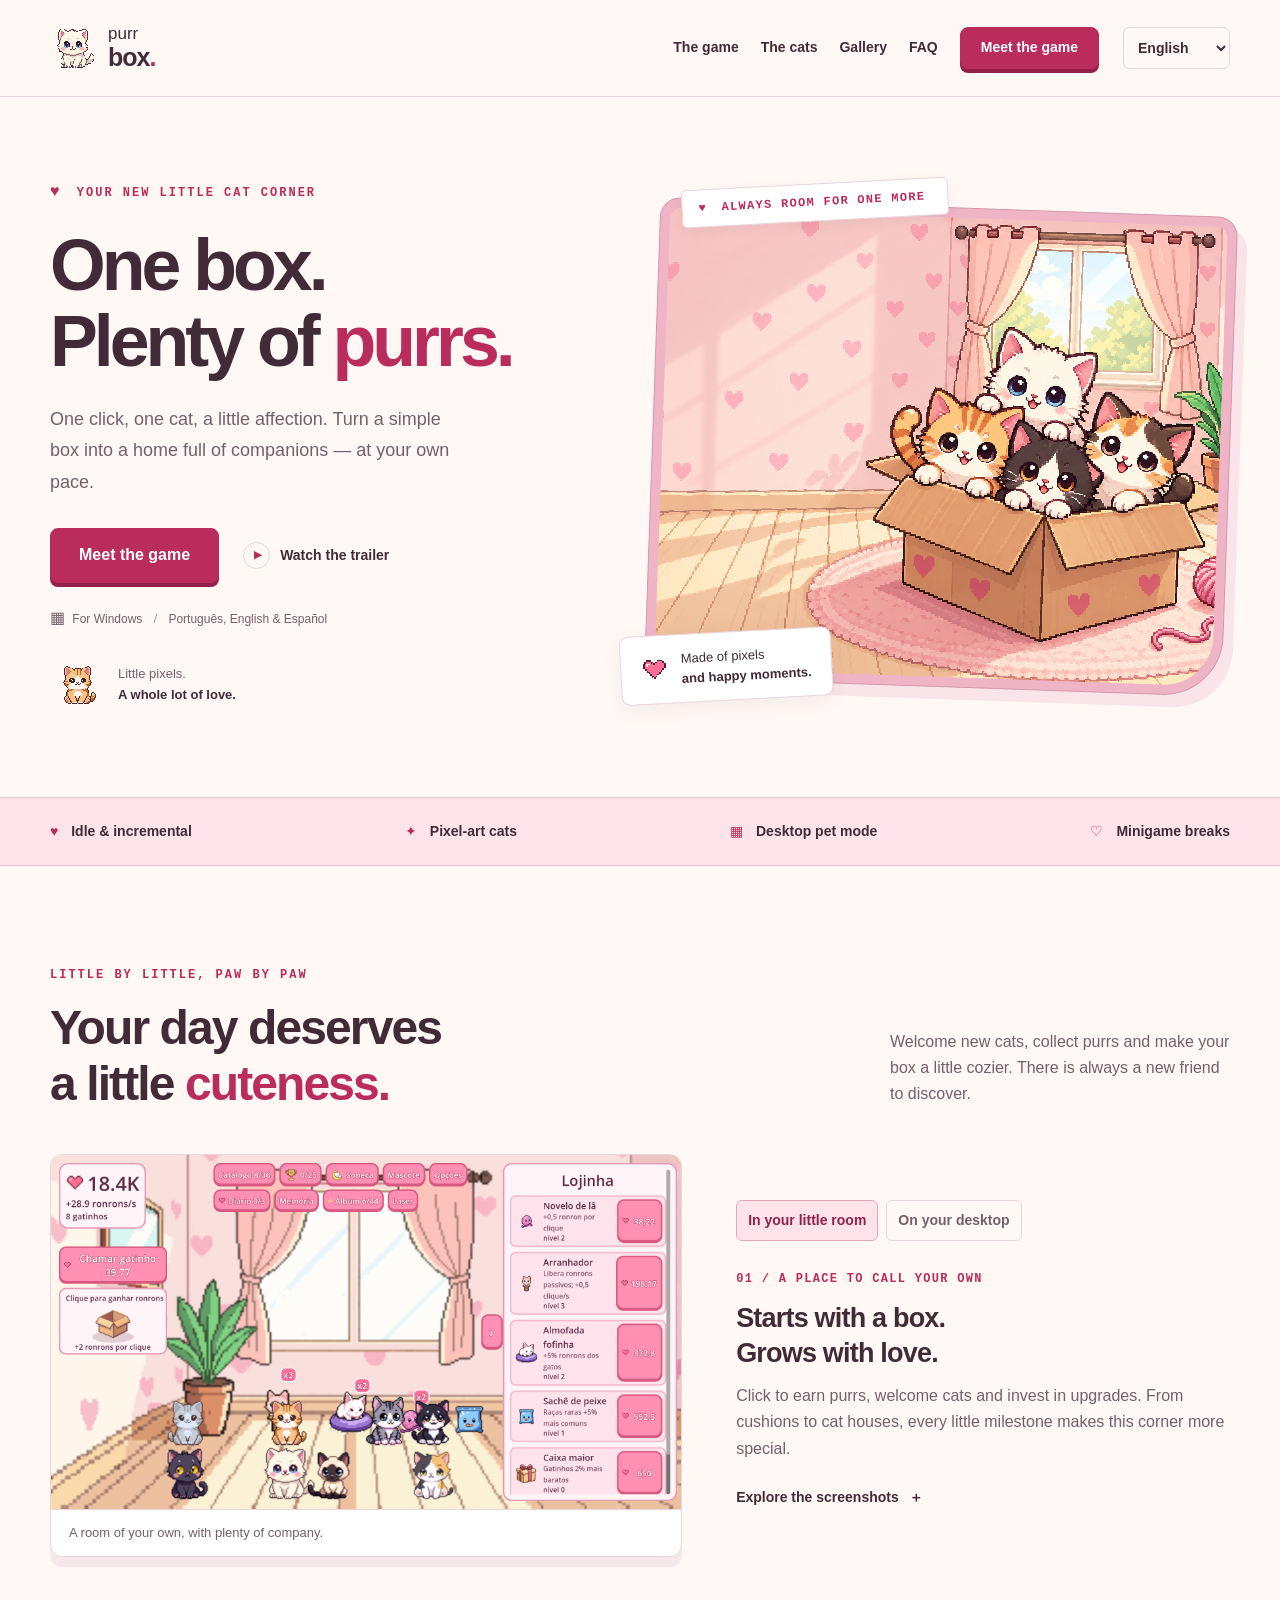
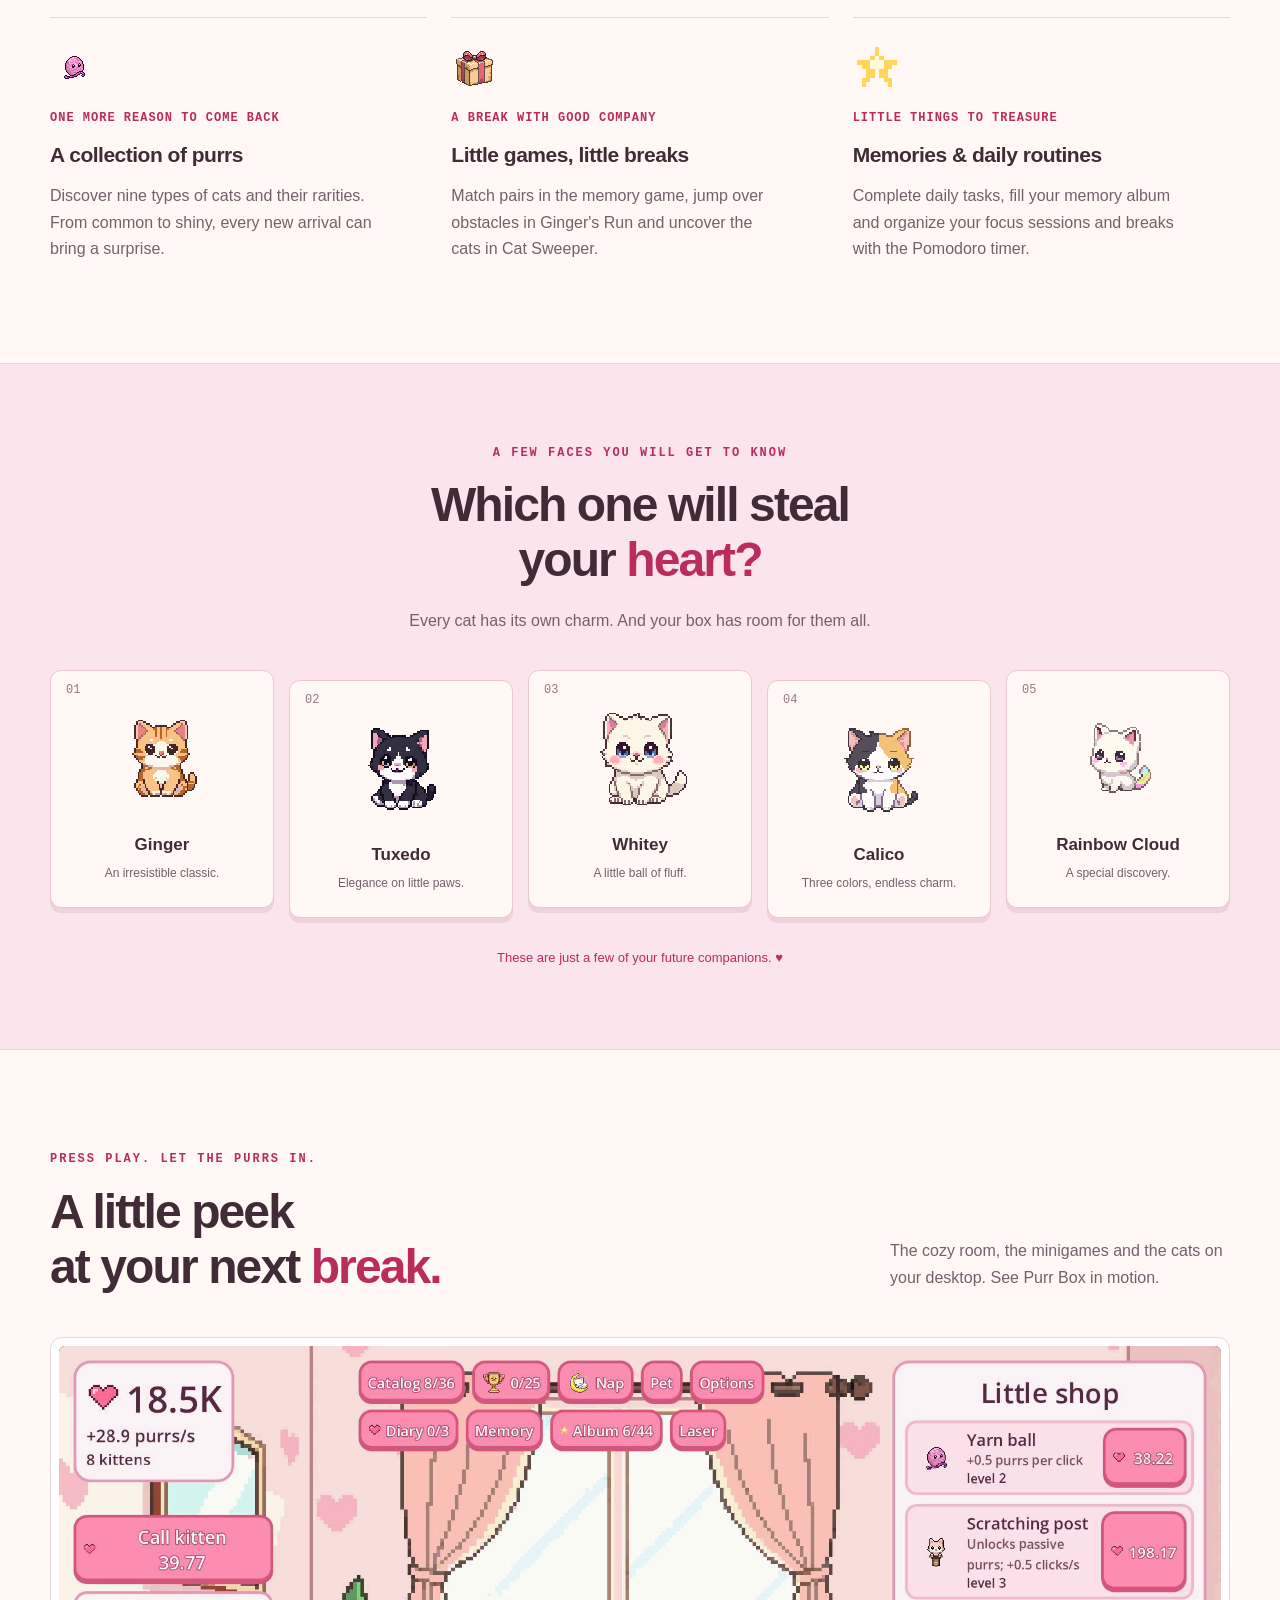
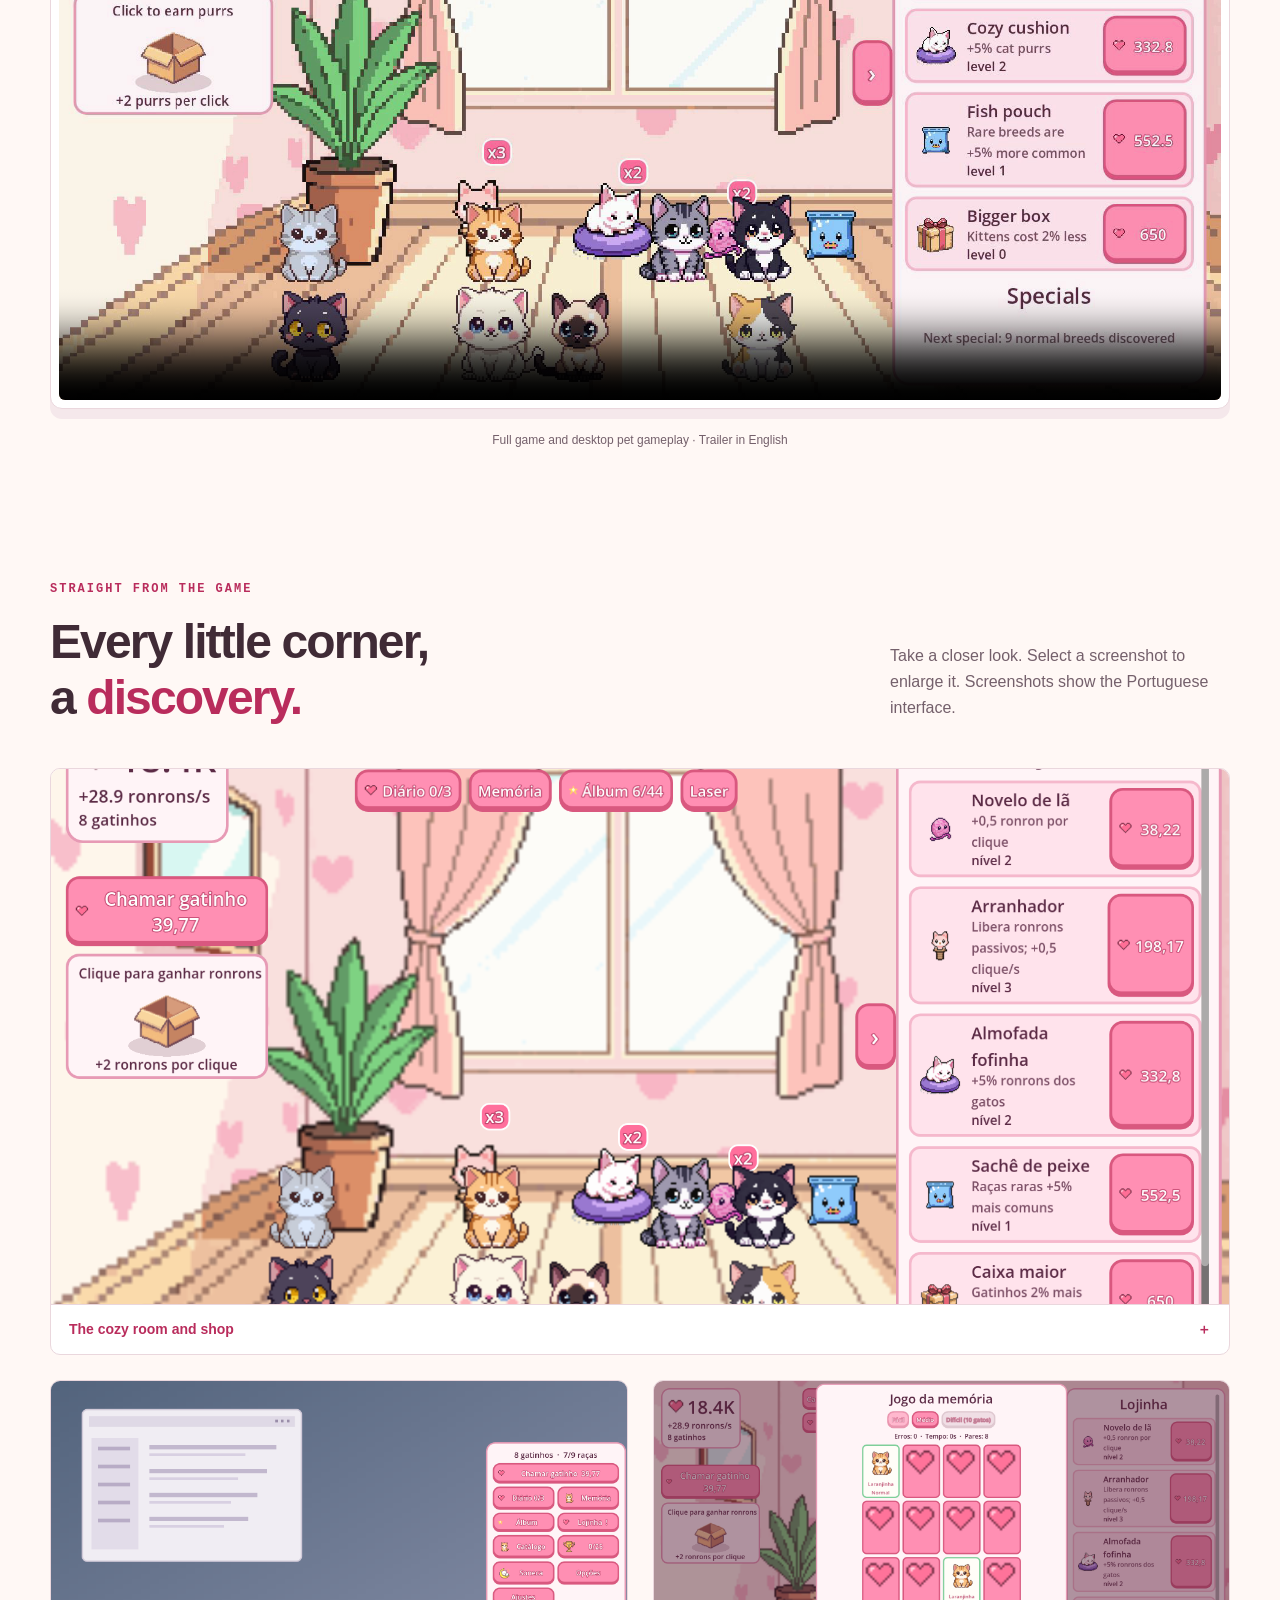
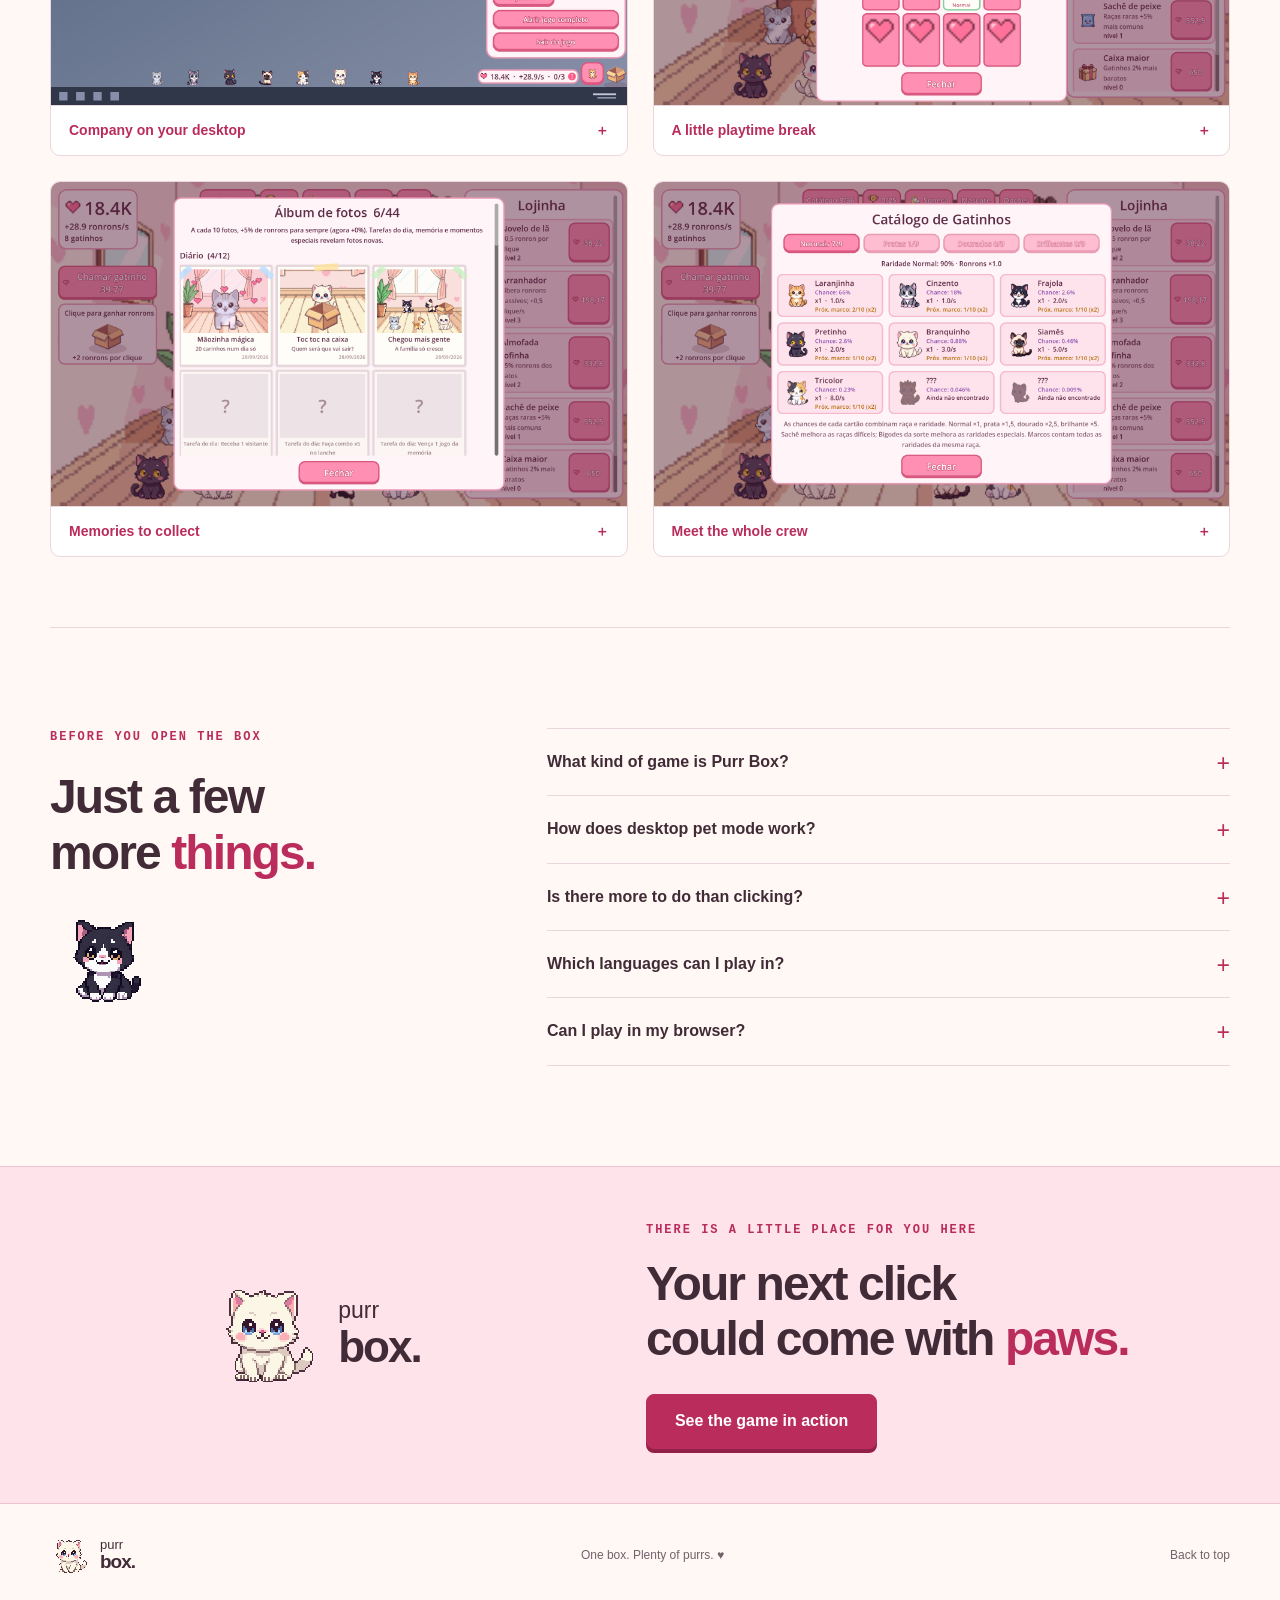
==== index.html @ 0a986339 "comercial site" ====
<!doctype html>
<html lang="pt-BR">
<head>
	<meta charset="utf-8">
	<meta name="viewport" content="width=device-width, initial-scale=1">
	<meta name="theme-color" content="#fff8f5">
	<meta name="description" content="Conheça Caixa de Ronrons: um jogo idle de gatinhos em pixel art, com modo mascote na área de trabalho, minijogos e muitas lembranças para colecionar.">
	<meta property="og:type" content="website">
	<meta property="og:locale" content="pt_BR">
	<meta property="og:title" content="Caixa de Ronrons — uma caixa, muitos ronrons">
	<meta property="og:description" content="Uma companhia fofinha para jogar, fazer uma pausa e deixar o dia mais leve. Conheça os gatinhos de Caixa de Ronrons.">
	<title>Caixa de Ronrons — uma caixa, muitos ronrons</title>
	<link rel="icon" href="assets/favicon.png" type="image/png">
	<link rel="stylesheet" href="styles.css">
	<script src="config.js" defer></script>
	<script src="i18n.js" defer></script>
	<script src="script.js" defer></script>
</head>
<body>
	<a class="skip-link" href="#conteudo"><span data-i18n="skip">Pular para o conteúdo</span></a>
	<header class="header">
		<div class="container header-inner">
			<a class="brand" href="#inicio" aria-label="Caixa de Ronrons, início" data-i18n-aria-label="brand.home"><img src="assets/cat-branquinho.png" width="48" height="48" alt=""><span><span data-i18n="brand.first">caixa de</span> <strong><span data-i18n="brand.second">ronrons</span><span class="brand-dot">.</span></strong></span></a>
			<nav class="navigation" id="navigation" aria-label="Navegação principal" data-i18n-aria-label="nav.label">
				<a href="#o-jogo"><span data-i18n="nav.game">O jogo</span></a><a href="#gatinhos"><span data-i18n="nav.cats">Os gatinhos</span></a><a href="#galeria"><span data-i18n="nav.gallery">Galeria</span></a><a href="#duvidas"><span data-i18n="nav.faq">Dúvidas</span></a>
				<a class="button button-small" href="#trailer" data-store-link data-store-label="cta.discover"><span data-i18n="cta.discover">Conheça o jogo</span></a>
			</nav>
			<div class="header-controls">
				<label class="sr-only" for="language-select" data-i18n="language">Idioma</label>
				<select class="language-select" id="language-select" aria-label="Idioma" data-i18n-aria-label="language" autocomplete="off">
					<option value="pt" lang="pt-BR">Português</option><option value="en" lang="en">English</option><option value="es" lang="es">Español</option>
				</select>
				<button class="menu-toggle" type="button" aria-label="Abrir menu" aria-expanded="false" aria-controls="navigation"><span></span><span></span></button>
			</div>
		</div>
	</header>
	<main id="conteudo">
		<section class="hero container" id="inicio" aria-labelledby="hero-title">
			<div class="hero-copy">
				<p class="eyebrow"><span class="tiny-heart" aria-hidden="true">♥</span> <span data-i18n="hero.eyebrow">SEU NOVO CANTINHO FELINO</span></p>
				<h1 id="hero-title"><span data-i18n-html="hero.title">Uma caixa.<br>Muitos <span class="pink-word">ronrons.</span></span></h1>
				<p class="hero-description"><span data-i18n="hero.description">Um clique, um gatinho, um carinho. Transforme uma simples caixa em um lar cheio de companhia — no seu ritmo.</span></p>
				<div class="hero-actions"><a class="button" href="#trailer" data-store-link data-store-label="cta.discover"><span data-i18n="cta.discover">Conheça o jogo</span></a><a class="text-link" href="#trailer"><span class="play-icon" aria-hidden="true">▶</span> <span data-i18n="cta.trailer">Assistir ao trailer</span></a></div>
				<p class="platform"><span aria-hidden="true">▦</span> <span data-i18n="hero.platform">Para Windows</span> <span class="separator">/</span> Português, English & Español</p>
				<div class="hero-note"><img src="assets/cat-laranjinha.png" width="56" height="56" alt=""><span><span data-i18n-html="hero.note">Pequenos pixels.<br><strong>Um montão de carinho.</strong></span></span></div>
			</div>
			<div class="hero-art">
				<div class="art-label"><span aria-hidden="true">♥</span> <span data-i18n="hero.artLabel">CABE SEMPRE MAIS UM</span></div>
				<img class="key-art" src="assets/key-art.png" width="1536" height="1024" alt="Quatro gatinhos aconchegados em uma caixa de papelão, em uma sala rosa iluminada pelo sol" data-i18n-alt="hero.artAlt" fetchpriority="high">
				<div class="art-sticker"><img src="assets/heart.png" width="28" height="28" alt=""><span><span data-i18n-html="hero.sticker">Feito de pixels<br><strong>e bons momentos.</strong></span></span></div>
			</div>
		</section>
		<div class="feature-ribbon" aria-label="Destaques do jogo" data-i18n-aria-label="features.label"><div class="container ribbon-inner"><span>♥ <strong><span data-i18n="features.idle">Idle & incremental</span></strong></span><span>✦ <strong><span data-i18n="features.pixels">Gatinhos em pixel art</span></strong></span><span>▦ <strong><span data-i18n="features.desktop">Modo mascote</span></strong></span><span>♡ <strong><span data-i18n="features.games">Pausas com minijogos</span></strong></span></div></div>
		<section class="section container" id="o-jogo" aria-labelledby="game-title">
			<div class="section-heading"><div><p class="eyebrow"><span data-i18n="game.eyebrow">POUCO A POUCO, PATINHA A PATINHA</span></p><h2 id="game-title"><span data-i18n-html="game.title">Seu dia merece<br>um pouco de <em>fofura.</em></span></h2></div><p><span data-i18n="game.description">Chame novos gatinhos, acumule ronrons e deixe a caixa cada vez mais aconchegante. Há sempre um novo amigo para descobrir.</span></p></div>
			<div class="mode-layout">
				<div class="mode-visual"><img id="mode-image" src="assets/screenshot-room.png" width="1920" height="1080" alt="Sala de Caixa de Ronrons com gatinhos e a loja de melhorias" data-i18n-alt="mode.room.alt" loading="lazy"><p id="mode-caption"><span data-i18n="mode.room.caption">Uma sala só sua, com companhia de sobra.</span></p></div>
				<div class="mode-copy">
					<div class="mode-controls" aria-label="Escolher modo para conhecer" data-i18n-aria-label="mode.controls"><button class="mode-button active" type="button" data-mode="room" aria-pressed="true"><span data-i18n="mode.room.button">Na sua salinha</span></button><button class="mode-button" type="button" data-mode="desktop" aria-pressed="false"><span data-i18n="mode.desktop.button">Na sua área de trabalho</span></button></div>
					<div id="mode-description" aria-live="polite"><span class="number-label"><span data-i18n="mode.room.label">01 / UM LAR PARA CHAMAR DE SEU</span></span><h3>Começa com uma caixa.<br>Cresce com carinho.</h3><p><span data-i18n="mode.room.text">Clique para ganhar ronrons, receba gatinhos e invista em melhorias. De almofadas a casinhas, cada conquista deixa esse cantinho mais especial.</span></p></div>
					<a class="text-link" href="#galeria"><span data-i18n="game.explore">Explore as capturas do jogo</span> <span aria-hidden="true">＋</span></a>
				</div>
			</div>
			<div class="details-grid">
				<article class="detail-card"><img src="assets/icon-novelo.png" width="64" height="64" alt="" loading="lazy"><span class="number-label"><span data-i18n="detail.collection.label">MAIS UM MOTIVO PARA VOLTAR</span></span><h3><span data-i18n="detail.collection.title">Uma coleção de ronrons</span></h3><p><span data-i18n="detail.collection.text">Descubra nove tipos de gatinhos e suas raridades. Dos mais comuns aos brilhantes, cada chegada pode trazer uma surpresa.</span></p></article>
				<article class="detail-card"><img src="assets/icon-caixa.png" width="64" height="64" alt="" loading="lazy"><span class="number-label"><span data-i18n="detail.games.label">UMA PAUSA BEM ACOMPANHADA</span></span><h3><span data-i18n="detail.games.title">Pequenas brincadeiras</span></h3><p><span data-i18n="detail.games.text">Encontre pares no jogo da memória, pule obstáculos na Corrida do Laranjinha e descubra os gatinhos do Gatominado.</span></p></article>
				<article class="detail-card"><img src="assets/star.png" width="64" height="64" alt="" loading="lazy"><span class="number-label"><span data-i18n="detail.memories.label">PARA GUARDAR COM CARINHO</span></span><h3><span data-i18n="detail.memories.title">Lembranças & rotina</span></h3><p><span data-i18n="detail.memories.text">Complete tarefas do diário, preencha seu álbum de lembranças e organize os momentos de foco e descanso com o Pomodoro.</span></p></article>
			</div>
		</section>
		<section class="cats-section" id="gatinhos" aria-labelledby="cats-title">
			<div class="container"><div class="cats-heading"><p class="eyebrow"><span data-i18n="cats.eyebrow">UMAS CARINHAS QUE VOCÊ VAI CONHECER</span></p><h2 id="cats-title"><span data-i18n-html="cats.title">Qual deles vai roubar<br>o seu <em>coração?</em></span></h2><p><span data-i18n="cats.description">Cada gatinho tem seu charme. E sua caixa tem espaço para todos.</span></p></div>
				<div class="cats-grid">
					<article class="cat-card"><span class="cat-index">01</span><img src="assets/cat-laranjinha.png" width="128" height="128" alt="Laranjinha, gatinho laranja em pixel art" data-i18n-alt="cat.ginger.alt" loading="lazy"><h3><span data-i18n="cat.ginger.name">Laranjinha</span></h3><p><span data-i18n="cat.ginger.text">O clássico irresistível.</span></p></article>
					<article class="cat-card"><span class="cat-index">02</span><img src="assets/cat-frajola.png" width="128" height="128" alt="Frajola, gatinho preto e branco em pixel art" data-i18n-alt="cat.tuxedo.alt" loading="lazy"><h3><span data-i18n="cat.tuxedo.name">Frajola</span></h3><p><span data-i18n="cat.tuxedo.text">Elegância de patinhas.</span></p></article>
					<article class="cat-card"><span class="cat-index">03</span><img src="assets/cat-branquinho.png" width="128" height="128" alt="Branquinho, gatinho branco em pixel art" data-i18n-alt="cat.white.alt" loading="lazy"><h3><span data-i18n="cat.white.name">Branquinho</span></h3><p><span data-i18n="cat.white.text">Uma bolinha de fofura.</span></p></article>
					<article class="cat-card"><span class="cat-index">04</span><img src="assets/cat-tricolor.png" width="128" height="128" alt="Tricolor, gatinho de três cores em pixel art" data-i18n-alt="cat.calico.alt" loading="lazy"><h3><span data-i18n="cat.calico.name">Tricolor</span></h3><p><span data-i18n="cat.calico.text">Três cores, muito charme.</span></p></article>
					<article class="cat-card"><span class="cat-index">05</span><img src="assets/cat-nuvem.png" width="128" height="128" alt="Nuvem Arco-íris, gatinho colorido em pixel art" data-i18n-alt="cat.cloud.alt" loading="lazy"><h3><span data-i18n="cat.cloud.name">Nuvem Arco-íris</span></h3><p><span data-i18n="cat.cloud.text">Uma descoberta especial.</span></p></article>
				</div><p class="cats-footnote"><span data-i18n="cats.footnote">Esses são só alguns dos seus futuros companheiros.</span> <span aria-hidden="true">♥</span></p>
			</div>
		</section>
		<section class="section container trailer-section" id="trailer" aria-labelledby="trailer-title">
			<div class="section-heading"><div><p class="eyebrow"><span data-i18n="trailer.eyebrow">DÊ O PLAY. DEIXE O RONROM ENTRAR.</span></p><h2 id="trailer-title"><span data-i18n-html="trailer.title">Uma espiadinha<br>na sua próxima <em>pausa.</em></span></h2></div><p><span data-i18n="trailer.text">A salinha, os minijogos e os gatinhos na área de trabalho. Veja Caixa de Ronrons em movimento.</span></p></div>
			<div class="video-frame"><video controls playsinline preload="none" poster="assets/trailer-poster.png" aria-label="Trailer de Caixa de Ronrons em português" data-i18n-aria-label="trailer.label"><source src="assets/trailer.mp4" type="video/mp4"><span data-i18n="trailer.unsupported">Seu navegador não suporta este vídeo.</span> <a href="assets/trailer.mp4"><span data-i18n="trailer.open">Abra o trailer em MP4.</span></a></video></div>
			<p class="media-caption"><span data-i18n="trailer.caption">Gameplay dos modos completo e mascote · Trailer em português do Brasil</span></p>
		</section>
		<section class="section gallery-section container" id="galeria" aria-labelledby="gallery-title">
			<div class="section-heading"><div><p class="eyebrow"><span data-i18n="gallery.eyebrow">DIRETO DO JOGO</span></p><h2 id="gallery-title"><span data-i18n-html="gallery.title">Cada cantinho,<br>uma <em>descoberta.</em></span></h2></div><p><span data-i18n="gallery.text">Veja os detalhes de perto. Toque em uma captura para ampliar.</span></p></div>
			<div class="gallery-grid">
				<a class="gallery-item gallery-featured" href="assets/screenshot-room.png" data-gallery><img src="assets/screenshot-room.png" width="1920" height="1080" loading="lazy" alt="A salinha e a loja de melhorias" data-i18n-alt="gallery.room.alt"><span><span data-i18n="gallery.room.title">A salinha e a loja</span> <span aria-hidden="true">＋</span></span></a>
				<a class="gallery-item" href="assets/screenshot-desktop.png" data-gallery><img src="assets/screenshot-desktop.png" width="1920" height="1080" loading="lazy" alt="Gatinhos na área de trabalho no modo mascote" data-i18n-alt="gallery.desktop.alt"><span><span data-i18n="gallery.desktop.title">Companhia na área de trabalho</span> <span aria-hidden="true">＋</span></span></a>
				<a class="gallery-item" href="assets/screenshot-memory.png" data-gallery><img src="assets/screenshot-memory.png" width="1920" height="1080" loading="lazy" alt="Jogo da memória com cartas de gatinhos" data-i18n-alt="gallery.memory.alt"><span><span data-i18n="gallery.memory.title">Uma pausa para brincar</span> <span aria-hidden="true">＋</span></span></a>
				<a class="gallery-item" href="assets/screenshot-album.png" data-gallery><img src="assets/screenshot-album.png" width="1920" height="1080" loading="lazy" alt="Álbum de lembranças de Caixa de Ronrons" data-i18n-alt="gallery.album.alt"><span><span data-i18n="gallery.album.title">Lembranças para colecionar</span> <span aria-hidden="true">＋</span></span></a>
				<a class="gallery-item" href="assets/screenshot-collection.png" data-gallery><img src="assets/screenshot-collection.png" width="1920" height="1080" loading="lazy" alt="Catálogo com os tipos e raridades de gatinhos" data-i18n-alt="gallery.collection.alt"><span><span data-i18n="gallery.collection.title">Conheça a turma toda</span> <span aria-hidden="true">＋</span></span></a>
			</div>
		</section>
		<section class="section container faq-section" id="duvidas" aria-labelledby="faq-title">
			<div><p class="eyebrow"><span data-i18n="faq.eyebrow">ANTES DE ABRIR A CAIXA</span></p><h2 id="faq-title"><span data-i18n-html="faq.title">Só mais<br>umas <em>coisinhas.</em></span></h2><img class="faq-cat" src="assets/cat-frajola.png" width="112" height="112" alt="" loading="lazy"></div>
			<div class="faq-list">
				<details><summary><span data-i18n="faq.game.question">Que tipo de jogo é Caixa de Ronrons?</span></summary><p><span data-i18n="faq.game.answer">É um jogo idle e incremental de gatinhos. Você ganha ronrons com cliques e com a produção dos gatos, chama novos companheiros e compra melhorias para continuar expandindo sua caixa.</span></p></details>
				<details><summary><span data-i18n="faq.desktop.question">Como funciona o modo mascote?</span></summary><p><span data-i18n="faq.desktop.answer">Seus gatinhos ficam em uma faixa na área de trabalho, acompanhando sua rotina. Pelo menu compacto, você acessa a loja, o álbum, os minijogos e outras funções do jogo.</span></p></details>
				<details><summary><span data-i18n="faq.games.question">Tem mais coisas para fazer além de clicar?</span></summary><p><span data-i18n="faq.games.answer">Sim! Há o jogo da memória, a Corrida do Laranjinha, o Gatominado, pedidos dos gatinhos, tarefas do diário e um álbum de lembranças. O Pomodoro também ajuda a marcar seus períodos de foco e descanso.</span></p></details>
				<details><summary><span data-i18n="faq.languages.question">Em quais idiomas posso jogar?</span></summary><p><span data-i18n="faq.languages.answer">O jogo tem interface em português do Brasil, inglês e espanhol.</span></p></details>
				<details><summary><span data-i18n="faq.browser.question">Posso jogar pelo navegador?</span></summary><p><span data-i18n="faq.browser.answer">Esta página é a apresentação do jogo. Caixa de Ronrons é um aplicativo para Windows; o jogo completo e o modo mascote funcionam no computador.</span></p></details>
			</div>
		</section>
		<section class="closing-section"><div class="container closing-inner"><div class="closing-brand"><img src="assets/cat-branquinho.png" width="128" height="128" alt="" loading="lazy"><p><span data-i18n="brand.first">caixa de</span><strong><span data-i18n="brand.second">ronrons</span>.</strong></p></div><div><p class="eyebrow"><span data-i18n="closing.eyebrow">TEM UM LUGARZINHO PARA VOCÊ AQUI</span></p><h2><span data-i18n-html="closing.title">Seu próximo clique<br>pode ter <em>patinhas.</em></span></h2><a class="button" href="#trailer" data-store-link data-store-label="cta.watch"><span data-i18n="cta.watch">Veja o jogo em ação</span></a></div></div></section>
	</main>
	<footer class="footer container"><a class="brand footer-brand" href="#inicio"><img src="assets/cat-branquinho.png" width="40" height="40" alt=""><span><span data-i18n="brand.first">caixa de</span> <strong><span data-i18n="brand.second">ronrons</span>.</strong></span></a><p><span data-i18n="footer.tagline">Uma caixa. Muitos ronrons. ♥</span></p><a href="#inicio"><span data-i18n="footer.top">Voltar ao topo</span></a></footer>
	<dialog class="lightbox" aria-label="Captura de tela ampliada" data-i18n-aria-label="lightbox.label"><form method="dialog"><button class="lightbox-close" aria-label="Fechar captura ampliada" data-i18n-aria-label="lightbox.close">×</button></form><img id="lightbox-image" alt=""><div class="lightbox-bottom"><button class="lightbox-prev" type="button" aria-label="Captura anterior" data-i18n-aria-label="lightbox.prev">‹</button><p id="lightbox-caption" aria-live="polite"></p><button class="lightbox-next" type="button" aria-label="Próxima captura" data-i18n-aria-label="lightbox.next">›</button></div></dialog>
</body>
</html>
---- styles.css ----
:root {
	--paper: #fff8f5;
	--ink: #402b36;
	--muted: #74606b;
	--pink: #b92c5c;
	--pink-dark: #922048;
	--rose: #ffe3eb;
	--line: #ead7dd;
	--white: #ffffff;
}
* { box-sizing: border-box; }
html { scroll-behavior: smooth; scroll-padding-top: 100px; }
body { margin: 0; background: var(--paper); color: var(--ink); font-family: "Trebuchet MS", Arial, sans-serif; font-size: 16px; line-height: 1.65; }
body.modal-open { overflow: hidden; }
a { color: inherit; text-decoration: none; }
button, summary, a, select { -webkit-tap-highlight-color: transparent; }
button { font: inherit; cursor: pointer; }
button, a, summary { touch-action: manipulation; }
img { display: block; max-width: 100%; height: auto; }
button:focus-visible, a:focus-visible, summary:focus-visible, video:focus-visible, select:focus-visible { outline: 3px solid var(--pink); outline-offset: 5px; }
::selection { background: #ffc5d7; }
.container { width: min(1180px, calc(100% - 80px)); margin-inline: auto; }
.skip-link { position: fixed; left: 12px; top: -100px; z-index: 20; background: var(--ink); color: white; padding: 10px 20px; }
.skip-link:focus { top: 12px; }
.header { background: var(--paper); border-bottom: 1px solid var(--line); position: relative; z-index: 5; }
.header-inner { min-height: 96px; display: flex; align-items: center; justify-content: space-between; gap: 24px; }
.brand { display: flex; align-items: center; gap: 10px; line-height: 1.1; font-size: 17px; }
.brand img { flex: 0 0 48px; image-rendering: pixelated; }
.brand strong { display: block; font-size: 25px; font-weight: 900; letter-spacing: -1px; }
.brand-dot { color: var(--pink); }
.navigation { display: flex; align-items: center; gap: 22px; margin-left: auto; font-size: 14px; font-weight: 700; }
.header-controls { display: flex; align-items: center; gap: 12px; }
.language-select { max-width: 120px; min-height: 42px; border: 1px solid var(--line); border-radius: 6px; background: var(--paper); color: var(--ink); padding: 8px 5px 8px 10px; font: 700 14px "Trebuchet MS", Arial, sans-serif; cursor: pointer; }
.sr-only { position: absolute; width: 1px; height: 1px; padding: 0; margin: -1px; overflow: hidden; clip: rect(0, 0, 0, 0); white-space: nowrap; border: 0; }
.navigation > a:not(.button):hover, .footer a:hover { color: var(--pink); }
.button { display: inline-flex; align-items: center; justify-content: center; min-height: 54px; padding: 13px 28px; border: 1px solid var(--pink); border-radius: 8px; background: var(--pink); color: white; font-size: 16px; font-weight: 700; box-shadow: 0 4px 0 var(--pink-dark); transition: background .18s, transform .18s, box-shadow .18s; }
.button:hover { background: var(--pink-dark); transform: translateY(-2px); box-shadow: 0 6px 0 #711738; }
.button:active { transform: translateY(2px); box-shadow: 0 2px 0 var(--pink-dark); }
.button-small { min-height: 42px; padding: 8px 20px; font-size: 14px; }
.menu-toggle { display: none; }
.hero { display: grid; grid-template-columns: 1fr 1.08fr; align-items: center; gap: 66px; padding-block: 83px 84px; }
.eyebrow { margin: 0 0 23px; font: 700 12px/1.5 "Courier New", monospace; letter-spacing: 2px; color: var(--pink); }
.tiny-heart { margin-right: 6px; font-size: 16px; }
h1, h2, h3, p { margin-top: 0; }
h1 { margin-bottom: 25px; font-size: clamp(48px, 5.6vw, 76px); font-weight: 900; line-height: 1.06; letter-spacing: -4px; }
html[lang="es"] h1 { font-size: clamp(43px, 4.8vw, 65px); letter-spacing: -2.5px; }
.pink-word, em { color: var(--pink); }
em { font-style: normal; }
.hero-description { max-width: 420px; font-size: 18px; line-height: 1.75; color: var(--muted); margin-bottom: 30px; }
.hero-actions { display: flex; align-items: center; gap: 24px; flex-wrap: wrap; }
.text-link { font-size: 14px; font-weight: 700; display: inline-flex; align-items: center; gap: 10px; }
.text-link:hover { color: var(--pink); }
.play-icon { width: 27px; height: 27px; display: inline-grid; place-items: center; border: 1px solid var(--line); border-radius: 50%; color: var(--pink); font-size: 10px; padding-left: 2px; }
.platform { margin: 22px 0 26px; font-size: 12px; color: var(--muted); }
.platform > span:first-child { font-size: 16px; margin-right: 4px; }
.separator { margin-inline: 8px; color: #ad8b9a; }
.hero-note { display: flex; align-items: center; gap: 12px; font-size: 13px; line-height: 1.6; color: var(--muted); }
.hero-note img { image-rendering: pixelated; }
.hero-note strong { color: var(--ink); }
.hero-art { position: relative; padding: 9px; background: #efb5c6; border: 1px solid #d697ac; border-radius: 20px 20px 60px 20px; transform: rotate(2deg); box-shadow: 10px 12px 0 #f9e5e9; }
.key-art { width: 100%; height: 460px; object-fit: cover; object-position: 67% center; border-radius: 12px 12px 50px 12px; image-rendering: pixelated; }
.art-label { position: absolute; z-index: 1; top: -20px; left: 20px; padding: 9px 16px; background: var(--white); border: 1px solid var(--line); border-radius: 5px; transform: rotate(-5deg); font: 700 12px/1.5 "Courier New", monospace; letter-spacing: 1.3px; box-shadow: 0 4px 12px #402b3610; }
.art-label span { color: var(--pink); margin-right: 6px; }
.art-sticker { position: absolute; bottom: -22px; left: -25px; background: var(--white); border: 1px solid var(--line); border-radius: 9px; padding: 14px 20px; display: flex; gap: 12px; align-items: center; transform: rotate(-5deg); box-shadow: 0 5px 18px #402b3610; font-size: 13px; line-height: 1.5; }
.art-sticker img { image-rendering: pixelated; }
.feature-ribbon { border-block: 1px solid #edc3d1; background: var(--rose); }
.ribbon-inner { display: flex; justify-content: space-between; align-items: center; gap: 24px; padding-block: 22px; font-size: 14px; }
.ribbon-inner > span { color: var(--pink); white-space: nowrap; }
.ribbon-inner strong { margin-left: 9px; color: var(--ink); font-weight: 700; }
.section { padding-block: 100px; }
.section-heading { display: flex; justify-content: space-between; align-items: flex-end; gap: 50px; margin-bottom: 42px; }
.section-heading .eyebrow { margin-bottom: 16px; }
h2 { font-size: clamp(32px, 3.9vw, 48px); line-height: 1.16; letter-spacing: -1.9px; margin-bottom: 0; }
.section-heading > p { max-width: 340px; margin-bottom: 4px; font-size: 16px; color: var(--muted); }
.mode-layout { display: grid; grid-template-columns: 1.28fr 1fr; gap: 54px; align-items: center; }
.mode-visual { border: 1px solid var(--line); background: white; border-radius: 12px; overflow: hidden; box-shadow: 0 10px 0 #f5e8eb; }
.mode-visual > img { width: 100%; aspect-ratio: 16 / 9; object-fit: contain; background: #f9edf2; }
.mode-visual > p { border-top: 1px solid var(--line); padding: 12px 18px; margin: 0; font-size: 13px; color: var(--muted); }
.mode-controls { display: flex; gap: 8px; margin-bottom: 29px; flex-wrap: wrap; }
.mode-button { background: transparent; color: var(--muted); border: 1px solid var(--line); border-radius: 6px; padding: 8px 11px; font-size: 14px; font-weight: 700; }
.mode-button.active { background: var(--rose); color: var(--pink-dark); border-color: #e2a7bb; }
.number-label { display: block; color: var(--pink); font: 700 12px/1.6 "Courier New", monospace; letter-spacing: 1.3px; }
.mode-copy h3 { font-size: 27px; line-height: 1.3; letter-spacing: -.8px; margin-block: 12px; }
.mode-copy p { color: var(--muted); margin-bottom: 22px; }
.details-grid { display: grid; grid-template-columns: repeat(3, 1fr); gap: 24px; margin-top: 60px; }
.detail-card { border-top: 1px solid var(--line); padding-top: 25px; }
.detail-card > img { margin-bottom: 18px; width: 48px; height: 48px; image-rendering: pixelated; }
.detail-card .number-label { font-size: 12px; letter-spacing: 1px; margin-bottom: 10px; }
.detail-card h3 { font-size: 21px; letter-spacing: -.5px; margin-bottom: 11px; }
.detail-card p { font-size: 16px; color: var(--muted); max-width: 330px; margin: 0; }
.cats-section { padding-block: 80px; background: #fbe4eb; border-block: 1px solid #eed0da; }
.cats-heading { text-align: center; }
.cats-heading .eyebrow { margin-bottom: 15px; }
.cats-heading > p:last-child { color: var(--muted); margin-block: 20px 36px; }
.cats-grid { display: grid; grid-template-columns: repeat(5, 1fr); gap: 15px; }
.cat-card { position: relative; text-align: center; padding: 26px 8px 23px; background: var(--paper); border: 1px solid #eac7d3; border-radius: 11px; box-shadow: 0 5px 0 #efd1dc; transition: transform .2s; }
.cat-card:nth-child(even) { transform: translateY(10px); }
.cat-card:hover { transform: translateY(-5px) rotate(-2deg); }
.cat-index { position: absolute; top: 12px; left: 15px; font: 12px "Courier New", monospace; color: #987681; }
.cat-card img { margin: 5px auto 17px; width: 112px; height: 112px; image-rendering: pixelated; transition: transform .2s; }
.cat-card:hover img { transform: translateY(-5px); }
.cat-card h3 { font-size: 17px; margin-bottom: 5px; }
.cat-card p { color: var(--muted); font-size: 12px; margin: 0; }
.cats-footnote { text-align: center; color: var(--muted); font-size: 13px; margin: 39px 0 0; }
.cats-footnote span { color: var(--pink); }
.video-frame { padding: 8px; border: 1px solid var(--line); background: white; border-radius: 12px; box-shadow: 0 10px 0 #f5e8eb; }
video { display: block; width: 100%; aspect-ratio: 16 / 9; background: #402b36; border-radius: 6px; }
.media-caption { text-align: center; color: var(--muted); font-size: 12px; margin: 22px 0 0; }
.trailer-section { padding-bottom: 30px; }
.gallery-grid { display: grid; grid-template-columns: repeat(2, 1fr); gap: 25px; }
.gallery-item { border: 1px solid var(--line); border-radius: 10px; background: white; overflow: hidden; transition: transform .2s, box-shadow .2s; }
.gallery-featured { grid-column: 1 / -1; }
.gallery-item:hover { transform: translateY(-4px); box-shadow: 0 8px 24px #402b3610; }
.gallery-item > img { width: 100%; aspect-ratio: 16 / 9; object-fit: contain; }
.gallery-featured > img { aspect-ratio: 2.2; object-fit: cover; object-position: center; }
.gallery-item > span { padding: 13px 18px; display: flex; justify-content: space-between; gap: 20px; font-size: 14px; font-weight: 700; border-top: 1px solid var(--line); }
.gallery-item > span > span { color: var(--pink); }
.gallery-section { padding-bottom: 70px; }
.faq-section { display: grid; grid-template-columns: 1fr 1.6fr; gap: 70px; border-top: 1px solid var(--line); }
.faq-cat { margin-top: 24px; image-rendering: pixelated; }
.faq-list details { border-bottom: 1px solid var(--line); }
.faq-list details:first-child { border-top: 1px solid var(--line); }
summary { cursor: pointer; padding: 20px 36px 20px 0; position: relative; font-size: 16px; font-weight: 700; list-style: none; }
summary::-webkit-details-marker { display: none; }
summary::after { content: "+"; position: absolute; right: 0; top: 16px; font-size: 23px; color: var(--pink); font-weight: 400; }
details[open] summary::after { content: "−"; }
.faq-list p { color: var(--muted); font-size: 16px; padding-right: 30px; margin: 0 0 23px; }
.closing-section { background: var(--rose); border-block: 1px solid #edc3d1; }
.closing-inner { padding-block: 54px; display: grid; grid-template-columns: 1fr 1.1fr; gap: 65px; align-items: center; }
.closing-brand { display: flex; align-items: center; justify-content: center; gap: 16px; }
.closing-brand img { width: 112px; flex: 0 0 112px; image-rendering: pixelated; }
.closing-brand p { font-size: 23px; line-height: 1.1; margin: 0; }
.closing-brand strong { display: block; font-size: 44px; letter-spacing: -2px; }
.closing-inner .eyebrow { margin-bottom: 17px; }
.closing-inner h2 { margin-bottom: 27px; }
.footer { padding-block: 32px; display: flex; justify-content: space-between; align-items: center; gap: 25px; font-size: 12px; color: var(--muted); }
.footer-brand { font-size: 13px; color: var(--ink); }
.footer-brand img { width: 40px; flex-basis: 40px; }
.footer-brand strong { font-size: 19px; }
.footer p { margin: 0; }
.lightbox { width: min(1300px, 94vw); max-height: 95dvh; border: 1px solid #745362; border-radius: 12px; padding: 48px 12px 12px; background: var(--ink); color: white; overflow-y: auto; }
.lightbox::backdrop { background: #21131ded; }
.lightbox > img { width: 100%; max-height: 75dvh; object-fit: contain; }
.lightbox-close { position: absolute; right: 12px; top: 5px; width: 40px; height: 40px; background: transparent; border: 0; color: white; font-size: 30px; }
.lightbox-bottom { display: flex; gap: 14px; align-items: center; justify-content: space-between; margin-top: 9px; }
.lightbox-bottom p { text-align: center; font-size: 14px; margin: 0; }
.lightbox-bottom button { width: 44px; height: 44px; flex: 0 0 44px; background: #624351; border: 1px solid #846472; color: white; border-radius: 6px; font-size: 25px; }
@media (min-width: 1500px) { .hero { padding-block: 100px; } }
@media (max-width: 960px) {
	.header-inner { min-height: 80px; }
	.menu-toggle { display: flex; flex-direction: column; justify-content: center; gap: 6px; width: 44px; height: 44px; background: var(--rose); border: 1px solid var(--line); border-radius: 6px; padding: 11px; }
	.menu-toggle span { display: block; width: 100%; height: 2px; background: var(--ink); }
	.navigation { display: none; position: absolute; top: 80px; left: 0; right: 0; background: var(--paper); padding: 22px; border-bottom: 1px solid var(--line); box-shadow: 0 12px 15px #402b3610; align-items: stretch; flex-direction: column; gap: 10px; margin-left: 0; }
	.navigation.open { display: flex; }
	.navigation > a:not(.button) { padding: 10px; }
}
@media (max-width: 1050px) {
	.container { width: calc(100% - 48px); }
	.navigation { gap: 18px; }
	.hero { gap: 38px; }
	h1 { letter-spacing: -2.5px; }
	.key-art { height: 430px; }
	.hero-actions { gap: 20px; }
	.mode-layout { gap: 30px; grid-template-columns: 1.2fr 1fr; }
	.mode-controls { margin-bottom: 18px; }
	.cat-card img { width: 96px; height: 96px; }
	.cat-card h3 { font-size: 15px; }
	.ribbon-inner { gap: 12px; font-size: 12px; }
}
@media (max-width: 760px) {
	html { scroll-padding-top: 28px; }
	.container { width: calc(100% - 40px); }
	.header-inner { min-height: 80px; }
	.menu-toggle { display: flex; flex-direction: column; justify-content: center; gap: 6px; width: 44px; height: 44px; background: var(--rose); border: 1px solid var(--line); border-radius: 6px; padding: 11px; }
	.menu-toggle span { display: block; width: 100%; height: 2px; background: var(--ink); }
	.navigation { display: none; position: absolute; top: 80px; left: 0; right: 0; background: var(--paper); padding: 22px; border-bottom: 1px solid var(--line); box-shadow: 0 12px 15px #402b3610; align-items: stretch; flex-direction: column; gap: 10px; }
	.navigation.open { display: flex; }
	.navigation > a:not(.button) { padding: 10px; }
	.hero { grid-template-columns: 1fr; gap: 48px; padding-block: 46px 60px; }
	h1 { font-size: clamp(45px, 9.7vw, 70px); letter-spacing: -2.5px; }
	html[lang="es"] h1 { font-size: clamp(38px, 8.5vw, 65px); letter-spacing: -2px; }
	.hero-description { max-width: 540px; font-size: 17px; margin-bottom: 25px; }
	.hero .eyebrow { font-size: 12px; }
	.hero-note { display: none; }
	.hero-art { margin-inline: 7px; }
	.key-art { height: auto; aspect-ratio: 1.3; object-position: 65% center; }
	.art-sticker { left: 10px; bottom: -20px; }
	.platform { margin-bottom: 0; }
	.ribbon-inner { display: grid; grid-template-columns: 1fr 1fr; gap: 16px 10px; padding-block: 21px; font-size: 12px; }
	.ribbon-inner strong { margin-left: 3px; }
	.section { padding-block: 64px; }
	.section-heading { display: block; margin-bottom: 30px; }
	.section-heading > p { max-width: 560px; margin-top: 22px; }
	h2 { font-size: 38px; letter-spacing: -1.4px; }
	.mode-layout { grid-template-columns: 1fr; gap: 34px; }
	.mode-copy { display: flex; flex-direction: column; }
	.mode-copy h3 { font-size: 26px; }
	.mode-copy .text-link { align-self: flex-start; }
	.details-grid { gap: 28px; grid-template-columns: 1fr; margin-top: 38px; }
	.detail-card { display: grid; grid-template-columns: 52px 1fr; gap: 0 18px; }
	.detail-card > img { grid-row: 1 / 4; }
	.detail-card p { max-width: none; }
	.cats-section { padding-block: 60px; }
	.cats-grid { grid-template-columns: repeat(3, 1fr); gap: 14px; }
	.cat-card:nth-child(even) { transform: none; }
	.cat-card { padding-inline: 6px; }
	.cat-card:last-child { grid-column: auto; }
	.cat-card p { font-size: 12px; }
	.trailer-section { padding-bottom: 0; }
	.gallery-grid { gap: 20px; grid-template-columns: 1fr; }
	.gallery-featured > img { aspect-ratio: 16 / 9; object-fit: contain; }
	.faq-section { grid-template-columns: 1fr; gap: 30px; }
	.faq-cat { display: none; }
	.closing-inner { grid-template-columns: 1fr; gap: 30px; text-align: center; padding-block: 45px 55px; }
	.closing-brand { text-align: left; gap: 10px; }
	.closing-brand img { width: 88px; flex-basis: 88px; }
	.closing-brand p { font-size: 20px; }
	.closing-brand strong { font-size: 36px; }
	.footer { flex-wrap: wrap; justify-content: center; gap: 18px 30px; text-align: center; }
	.footer-brand { width: 100%; justify-content: center; }
}
@media (max-width: 420px) {
	.container { width: calc(100% - 32px); }
	.header-inner { gap: 8px; }
	.header-controls { gap: 6px; }
	.language-select { max-width: 90px; padding-inline: 6px 0; font-size: 13px; }
	.menu-toggle { width: 38px; height: 42px; padding: 9px; }
	.header .brand { font-size: 14px; gap: 6px; }
	.header .brand img { width: 30px; flex-basis: 30px; }
	.header .brand strong { font-size: 17px; letter-spacing: -.6px; }
	.closing-brand strong { font-size: 30px; letter-spacing: -1px; }
	.hero-actions { gap: 22px; }
	.hero-actions .button { padding-inline: 21px; }
	.hero-actions .text-link { gap: 6px; font-size: 13px; }
	.cats-grid { grid-template-columns: repeat(2, 1fr); }
	.cat-card:last-child { grid-column: 1 / -1; max-width: 200px; width: 100%; justify-self: center; }
	.ribbon-inner { font-size: 12px; }
	h2 { font-size: 34px; }
	.eyebrow { font-size: 12px; letter-spacing: 1.4px; }
}
@media (prefers-reduced-motion: reduce) {
	html { scroll-behavior: auto; }
	*, *::before, *::after { transition: none !important; animation: none !important; }
}
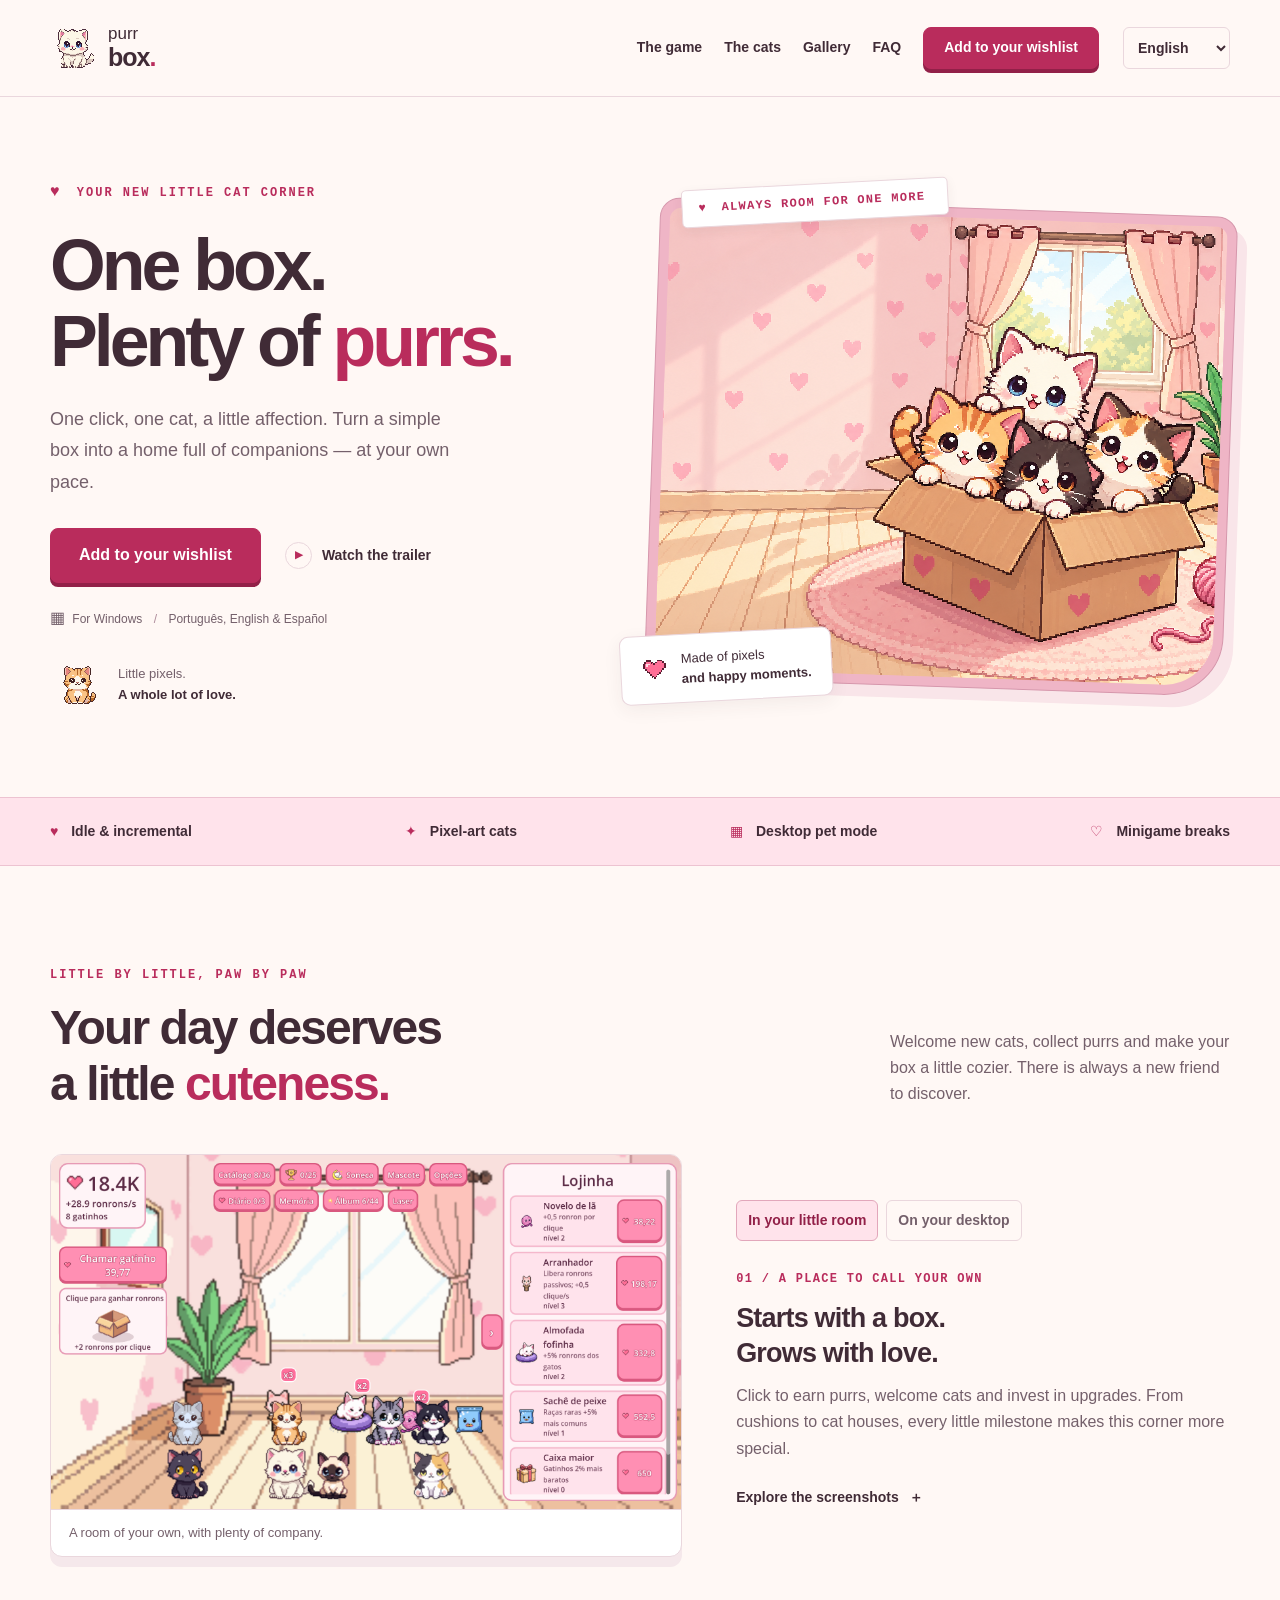
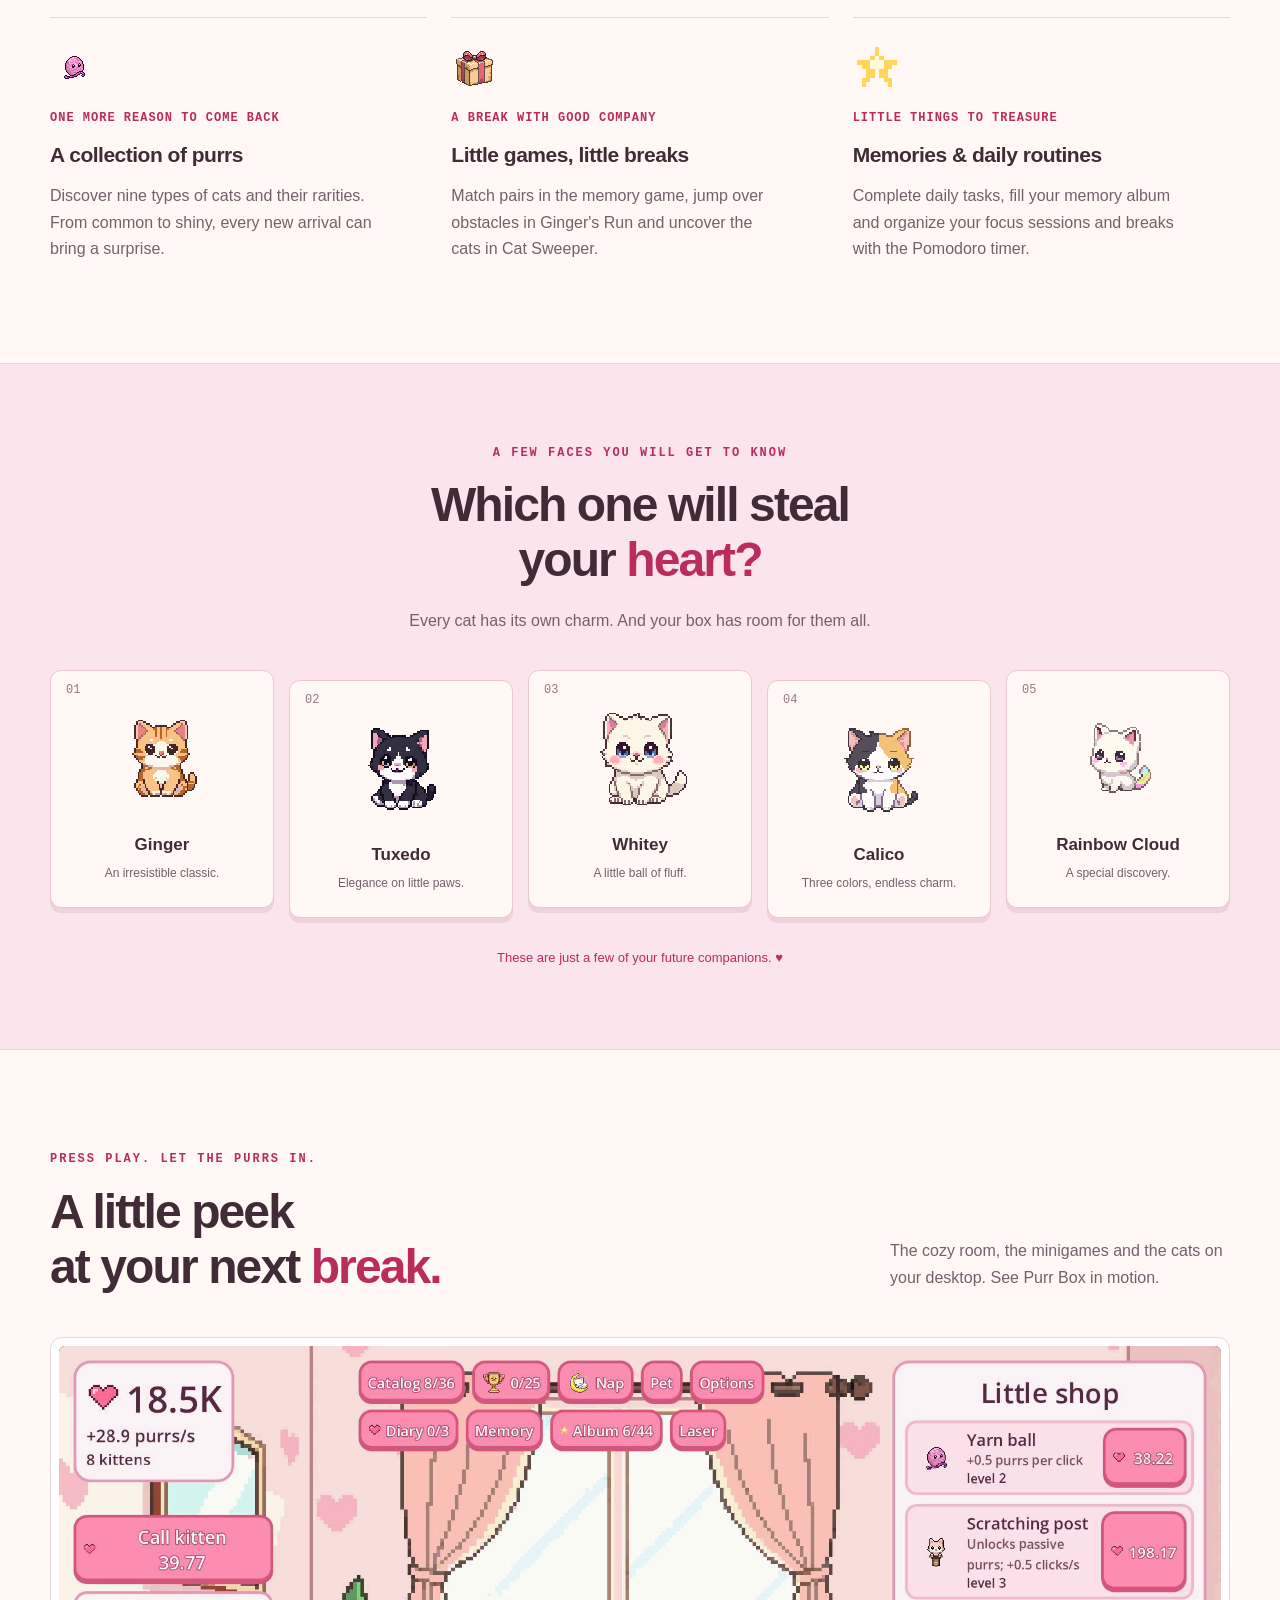
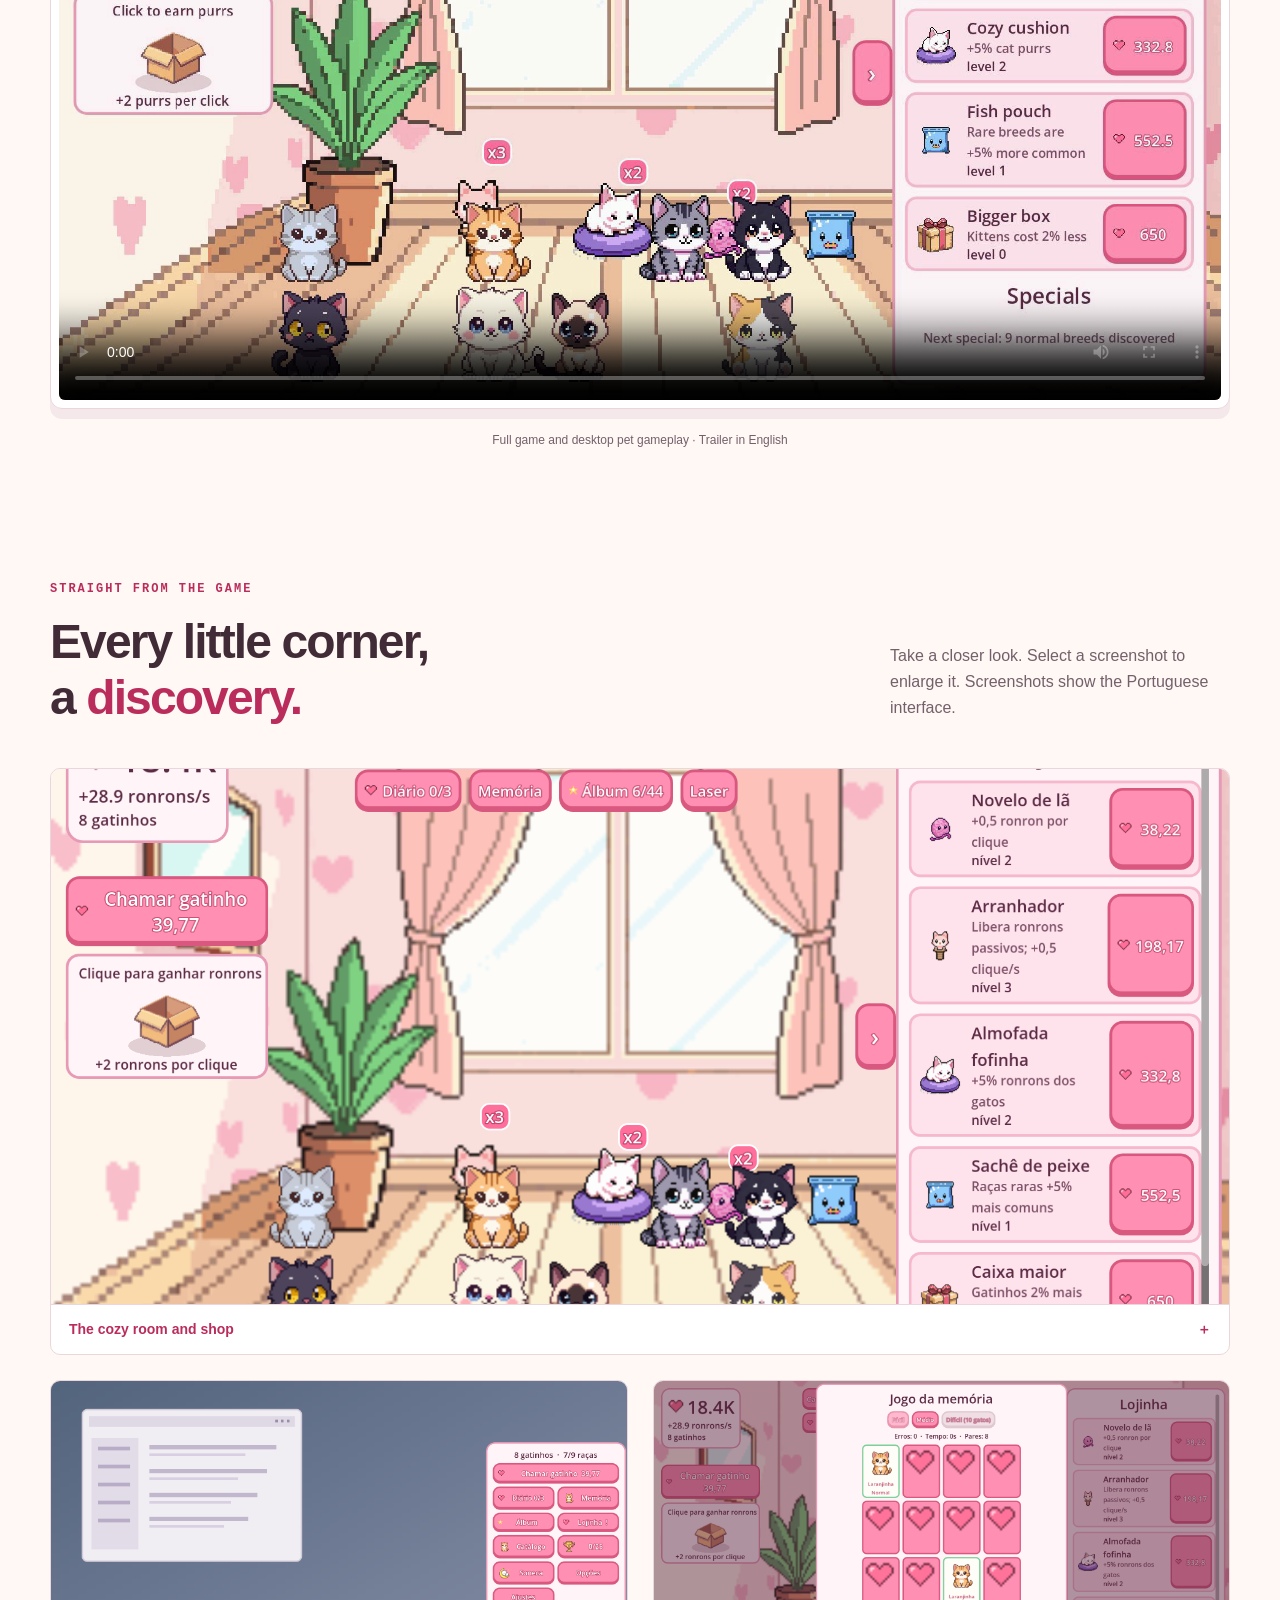
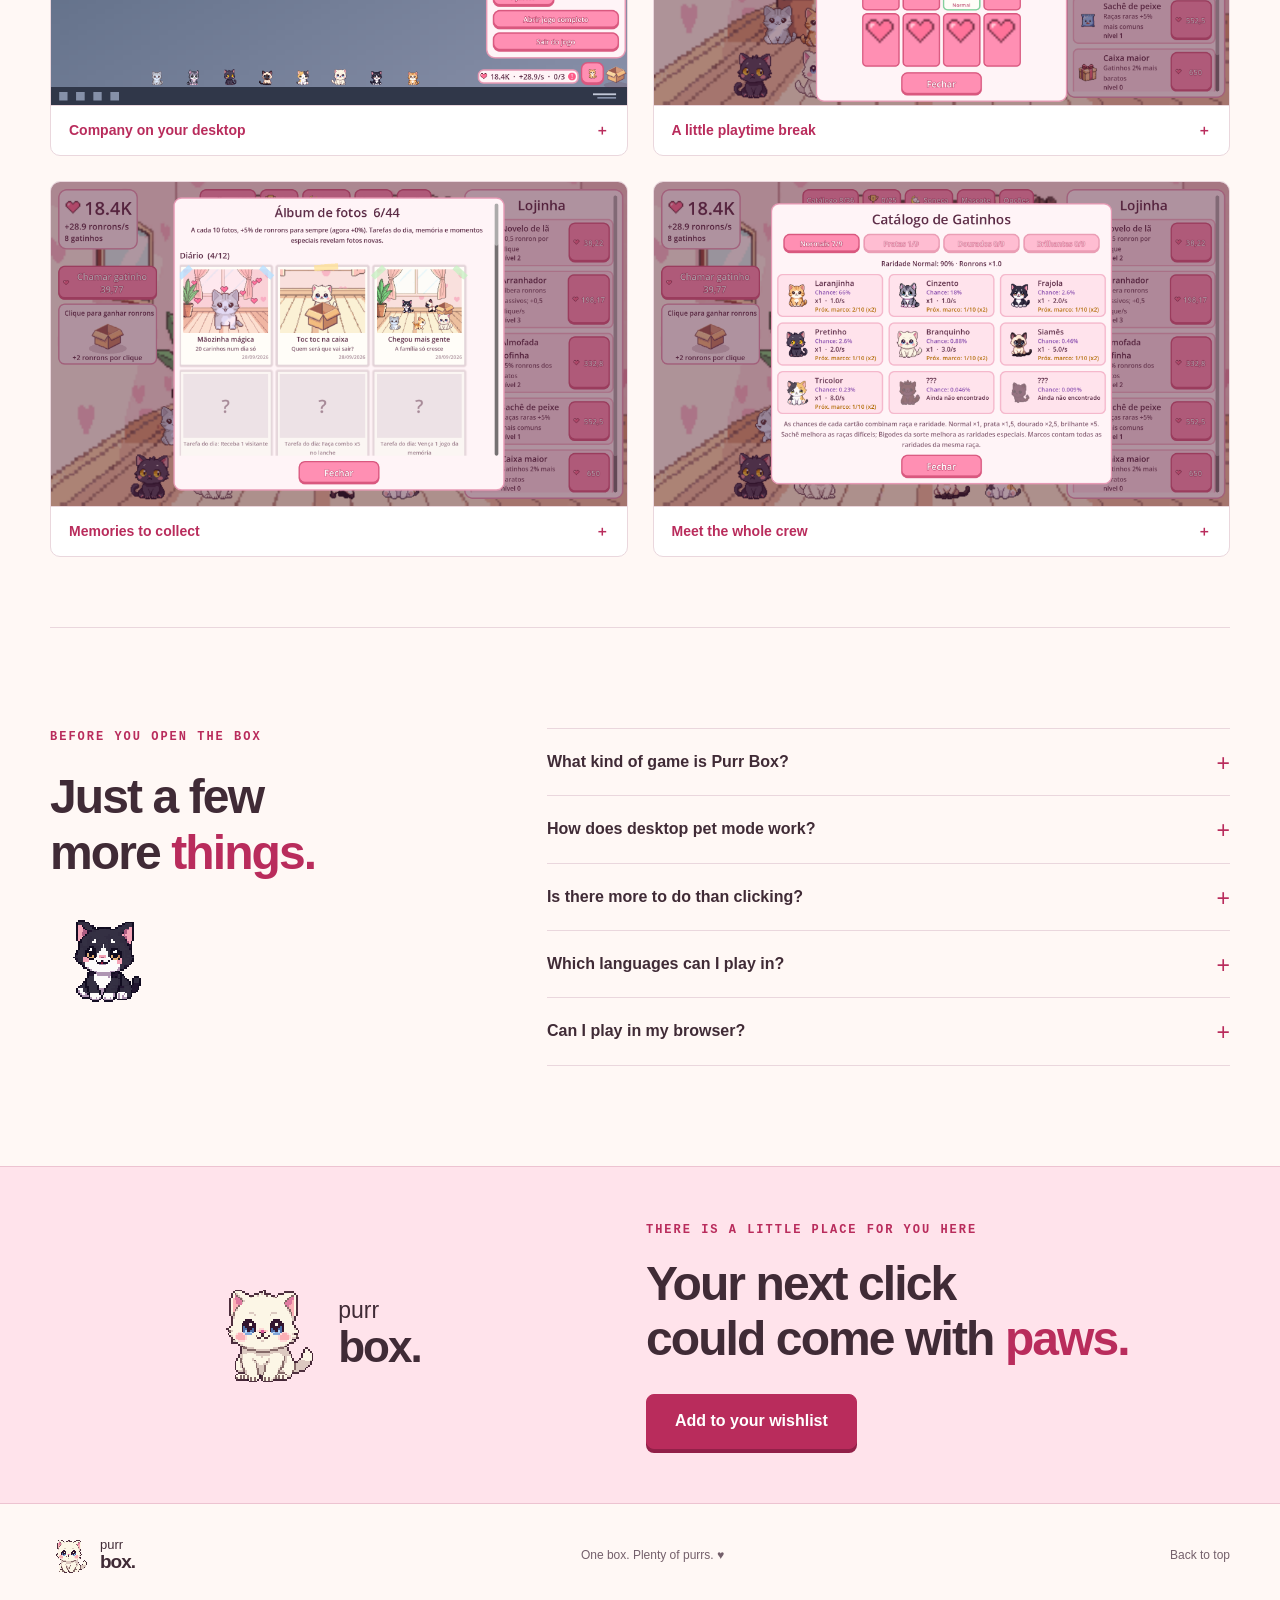
==== commit 9c75692c: "adiciona link da steam" ====
--- a/index.html
+++ b/index.html
@@ -23,7 +23,7 @@
 			<a class="brand" href="#inicio" aria-label="Caixa de Ronrons, início" data-i18n-aria-label="brand.home"><img src="assets/cat-branquinho.png" width="48" height="48" alt=""><span><span data-i18n="brand.first">caixa de</span> <strong><span data-i18n="brand.second">ronrons</span><span class="brand-dot">.</span></strong></span></a>
 			<nav class="navigation" id="navigation" aria-label="Navegação principal" data-i18n-aria-label="nav.label">
 				<a href="#o-jogo"><span data-i18n="nav.game">O jogo</span></a><a href="#gatinhos"><span data-i18n="nav.cats">Os gatinhos</span></a><a href="#galeria"><span data-i18n="nav.gallery">Galeria</span></a><a href="#duvidas"><span data-i18n="nav.faq">Dúvidas</span></a>
-				<a class="button button-small" href="#trailer" data-store-link data-store-label="cta.discover"><span data-i18n="cta.discover">Conheça o jogo</span></a>
+				<a class="button button-small" href="https://store.steampowered.com/app/5376410/Caixa_de_Ronrons/" target="_blank" rel="noopener noreferrer" data-store-link data-store-label="cta.wishlist"><span data-i18n="cta.wishlist">Adicionar à lista de desejos</span></a>
 			</nav>
 			<div class="header-controls">
 				<label class="sr-only" for="language-select" data-i18n="language">Idioma</label>
@@ -40,7 +40,7 @@
 				<p class="eyebrow"><span class="tiny-heart" aria-hidden="true">♥</span> <span data-i18n="hero.eyebrow">SEU NOVO CANTINHO FELINO</span></p>
 				<h1 id="hero-title"><span data-i18n-html="hero.title">Uma caixa.<br>Muitos <span class="pink-word">ronrons.</span></span></h1>
 				<p class="hero-description"><span data-i18n="hero.description">Um clique, um gatinho, um carinho. Transforme uma simples caixa em um lar cheio de companhia — no seu ritmo.</span></p>
-				<div class="hero-actions"><a class="button" href="#trailer" data-store-link data-store-label="cta.discover"><span data-i18n="cta.discover">Conheça o jogo</span></a><a class="text-link" href="#trailer"><span class="play-icon" aria-hidden="true">▶</span> <span data-i18n="cta.trailer">Assistir ao trailer</span></a></div>
+				<div class="hero-actions"><a class="button" href="https://store.steampowered.com/app/5376410/Caixa_de_Ronrons/" target="_blank" rel="noopener noreferrer" data-store-link data-store-label="cta.wishlist"><span data-i18n="cta.wishlist">Adicionar à lista de desejos</span></a><a class="text-link" href="#trailer"><span class="play-icon" aria-hidden="true">▶</span> <span data-i18n="cta.trailer">Assistir ao trailer</span></a></div>
 				<p class="platform"><span aria-hidden="true">▦</span> <span data-i18n="hero.platform">Para Windows</span> <span class="separator">/</span> Português, English & Español</p>
 				<div class="hero-note"><img src="assets/cat-laranjinha.png" width="56" height="56" alt=""><span><span data-i18n-html="hero.note">Pequenos pixels.<br><strong>Um montão de carinho.</strong></span></span></div>
 			</div>
@@ -103,7 +103,7 @@
 				<details><summary><span data-i18n="faq.browser.question">Posso jogar pelo navegador?</span></summary><p><span data-i18n="faq.browser.answer">Esta página é a apresentação do jogo. Caixa de Ronrons é um aplicativo para Windows; o jogo completo e o modo mascote funcionam no computador.</span></p></details>
 			</div>
 		</section>
-		<section class="closing-section"><div class="container closing-inner"><div class="closing-brand"><img src="assets/cat-branquinho.png" width="128" height="128" alt="" loading="lazy"><p><span data-i18n="brand.first">caixa de</span><strong><span data-i18n="brand.second">ronrons</span>.</strong></p></div><div><p class="eyebrow"><span data-i18n="closing.eyebrow">TEM UM LUGARZINHO PARA VOCÊ AQUI</span></p><h2><span data-i18n-html="closing.title">Seu próximo clique<br>pode ter <em>patinhas.</em></span></h2><a class="button" href="#trailer" data-store-link data-store-label="cta.watch"><span data-i18n="cta.watch">Veja o jogo em ação</span></a></div></div></section>
+		<section class="closing-section"><div class="container closing-inner"><div class="closing-brand"><img src="assets/cat-branquinho.png" width="128" height="128" alt="" loading="lazy"><p><span data-i18n="brand.first">caixa de</span><strong><span data-i18n="brand.second">ronrons</span>.</strong></p></div><div><p class="eyebrow"><span data-i18n="closing.eyebrow">TEM UM LUGARZINHO PARA VOCÊ AQUI</span></p><h2><span data-i18n-html="closing.title">Seu próximo clique<br>pode ter <em>patinhas.</em></span></h2><a class="button" href="https://store.steampowered.com/app/5376410/Caixa_de_Ronrons/" target="_blank" rel="noopener noreferrer" data-store-link data-store-label="cta.wishlist"><span data-i18n="cta.wishlist">Adicionar à lista de desejos</span></a></div></div></section>
 	</main>
 	<footer class="footer container"><a class="brand footer-brand" href="#inicio"><img src="assets/cat-branquinho.png" width="40" height="40" alt=""><span><span data-i18n="brand.first">caixa de</span> <strong><span data-i18n="brand.second">ronrons</span>.</strong></span></a><p><span data-i18n="footer.tagline">Uma caixa. Muitos ronrons. ♥</span></p><a href="#inicio"><span data-i18n="footer.top">Voltar ao topo</span></a></footer>
 	<dialog class="lightbox" aria-label="Captura de tela ampliada" data-i18n-aria-label="lightbox.label"><form method="dialog"><button class="lightbox-close" aria-label="Fechar captura ampliada" data-i18n-aria-label="lightbox.close">×</button></form><img id="lightbox-image" alt=""><div class="lightbox-bottom"><button class="lightbox-prev" type="button" aria-label="Captura anterior" data-i18n-aria-label="lightbox.prev">‹</button><p id="lightbox-caption" aria-live="polite"></p><button class="lightbox-next" type="button" aria-label="Próxima captura" data-i18n-aria-label="lightbox.next">›</button></div></dialog>
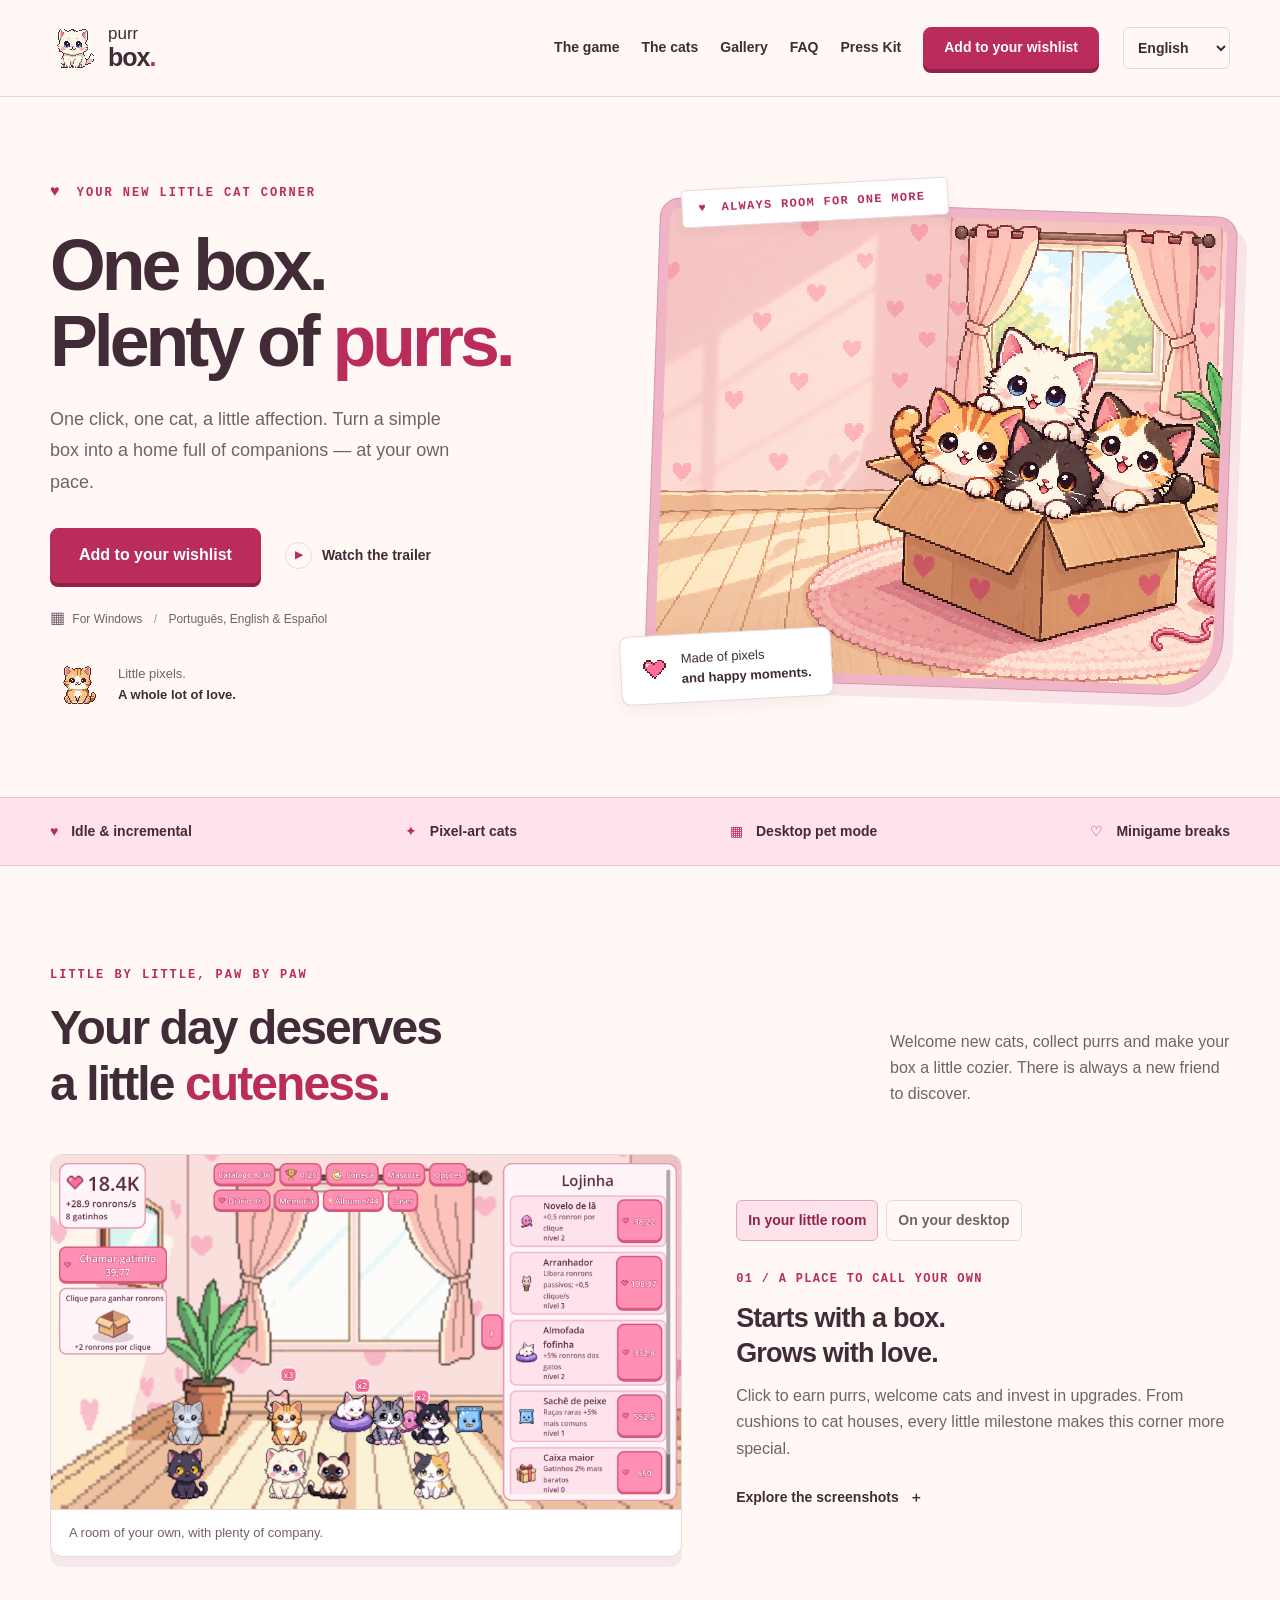
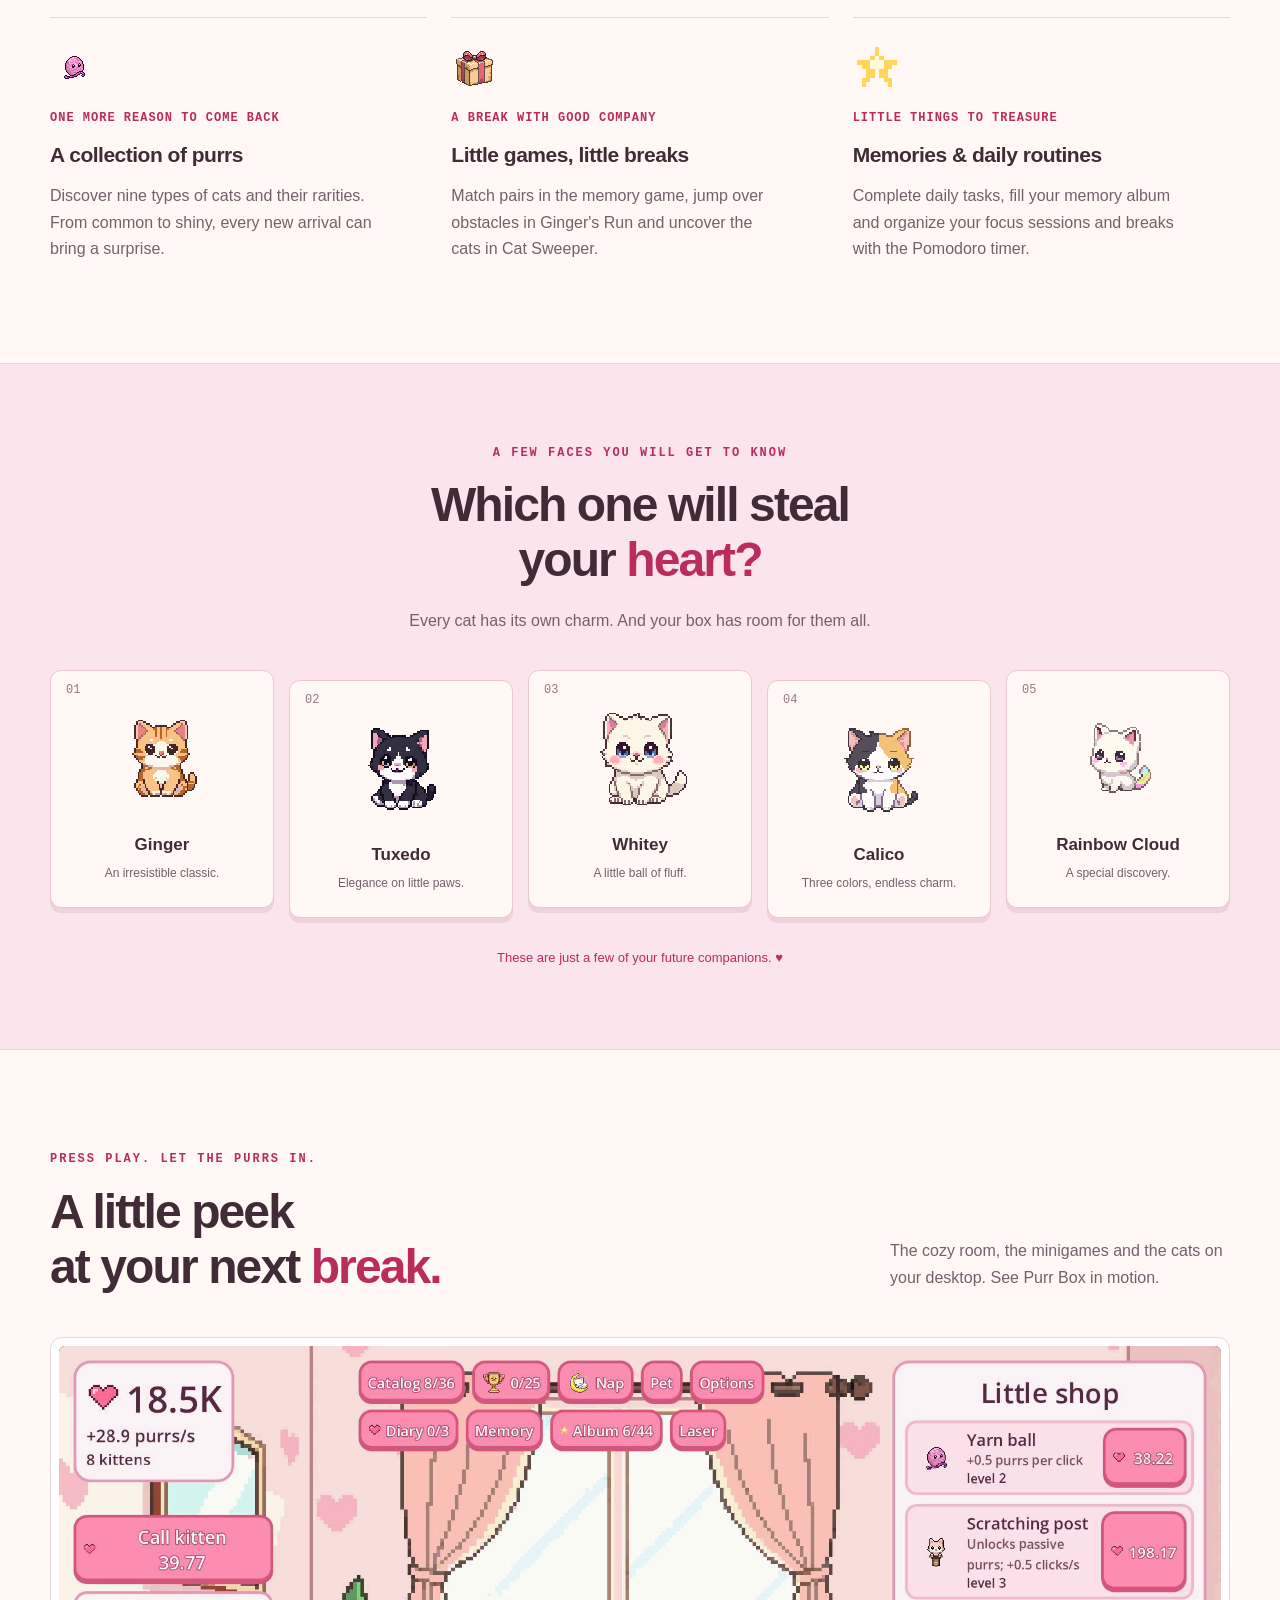
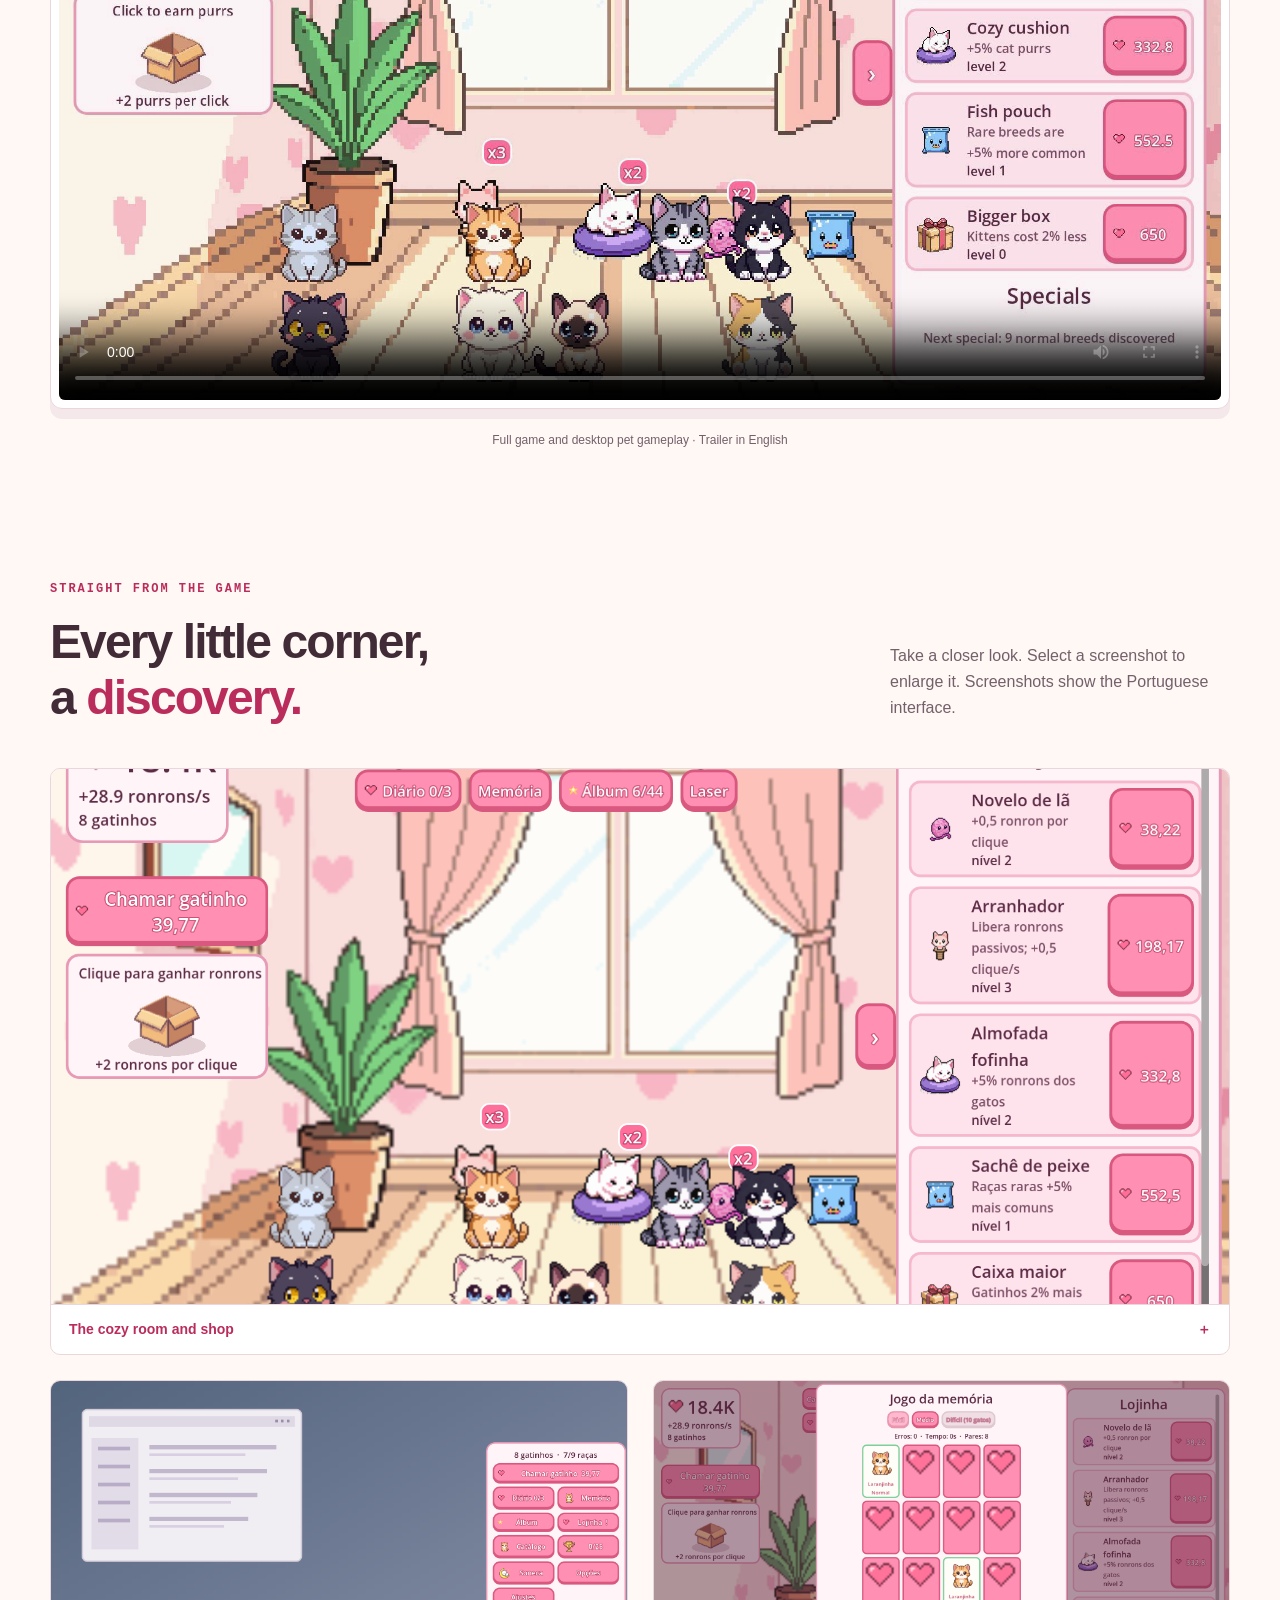
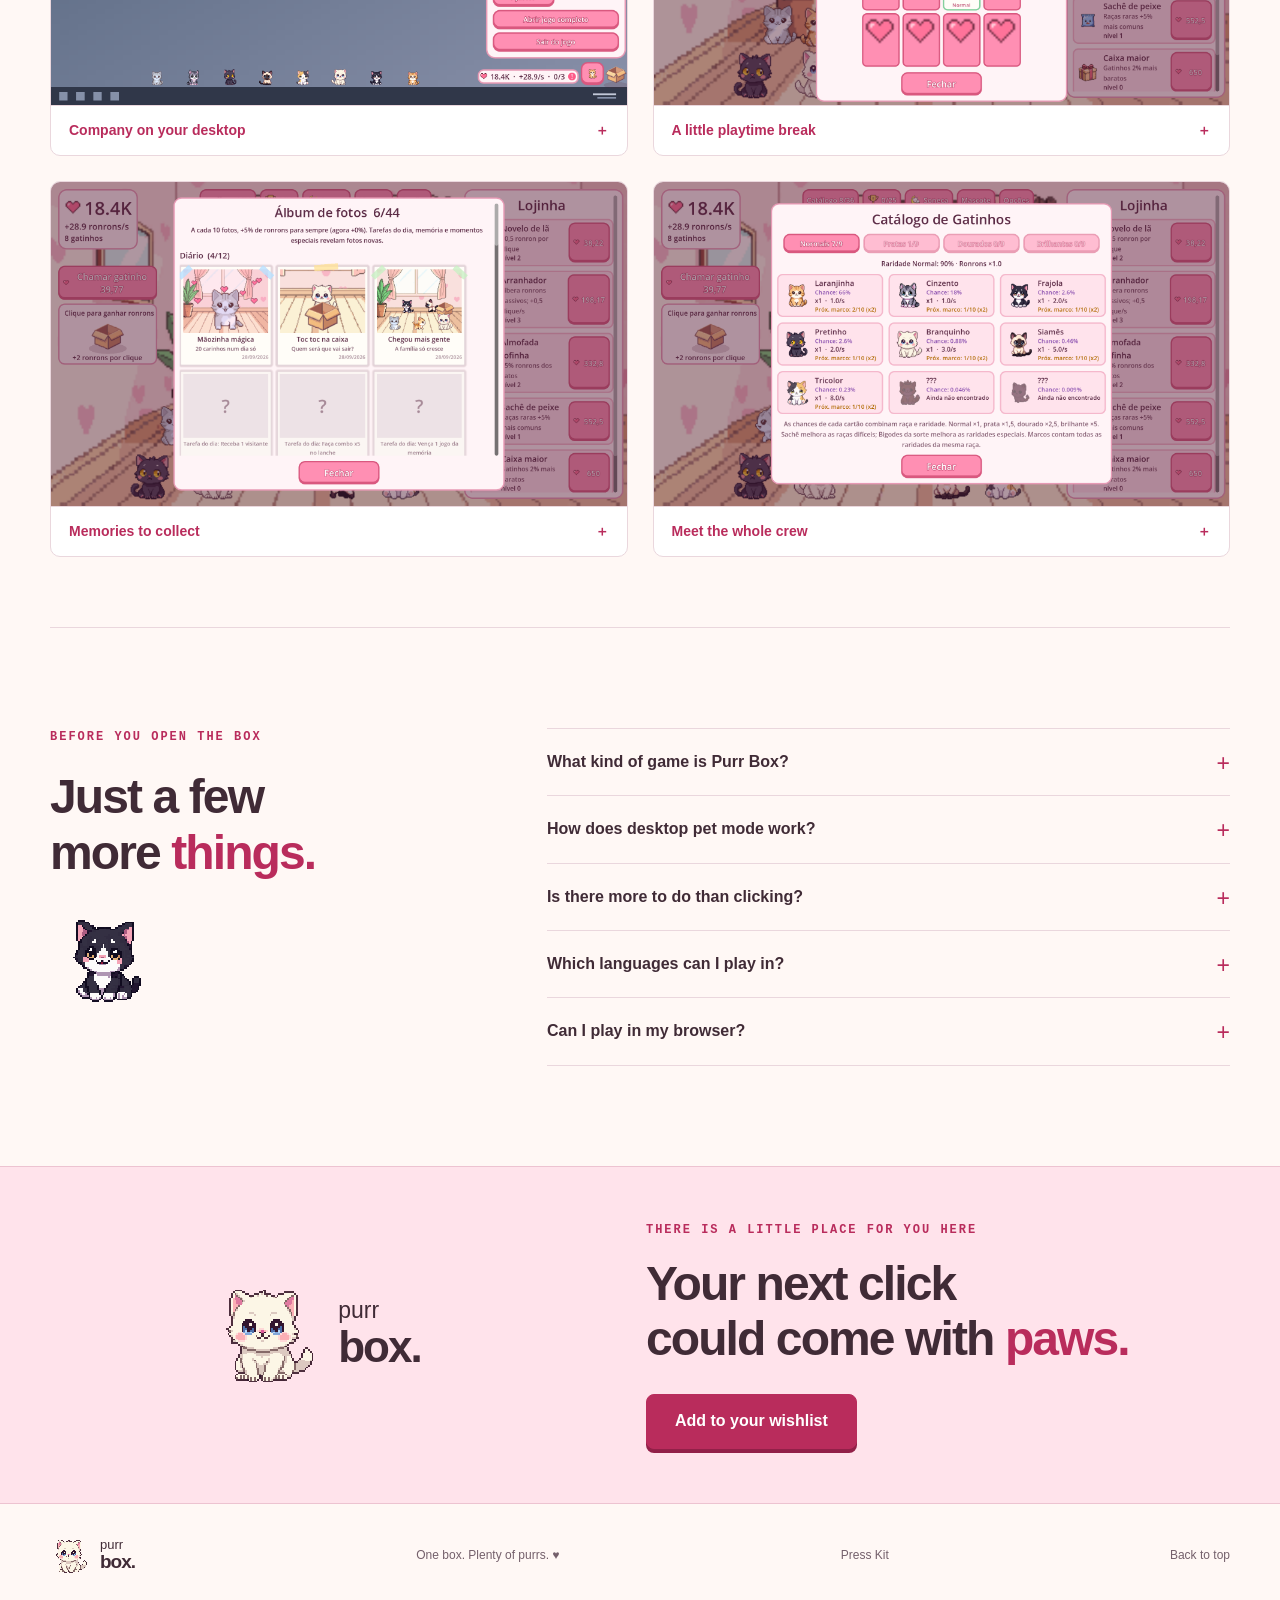
==== commit 00695950: "adiciona press kit ao site" ====
--- a/index.html
+++ b/index.html
@@ -22,7 +22,7 @@
 		<div class="container header-inner">
 			<a class="brand" href="#inicio" aria-label="Caixa de Ronrons, início" data-i18n-aria-label="brand.home"><img src="assets/cat-branquinho.png" width="48" height="48" alt=""><span><span data-i18n="brand.first">caixa de</span> <strong><span data-i18n="brand.second">ronrons</span><span class="brand-dot">.</span></strong></span></a>
 			<nav class="navigation" id="navigation" aria-label="Navegação principal" data-i18n-aria-label="nav.label">
-				<a href="#o-jogo"><span data-i18n="nav.game">O jogo</span></a><a href="#gatinhos"><span data-i18n="nav.cats">Os gatinhos</span></a><a href="#galeria"><span data-i18n="nav.gallery">Galeria</span></a><a href="#duvidas"><span data-i18n="nav.faq">Dúvidas</span></a>
+				<a href="#o-jogo"><span data-i18n="nav.game">O jogo</span></a><a href="#gatinhos"><span data-i18n="nav.cats">Os gatinhos</span></a><a href="#galeria"><span data-i18n="nav.gallery">Galeria</span></a><a href="#duvidas"><span data-i18n="nav.faq">Dúvidas</span></a><a href="press-kit.html" data-language-link><span data-i18n="nav.press">Press Kit</span></a>
 				<a class="button button-small" href="https://store.steampowered.com/app/5376410/Caixa_de_Ronrons/" target="_blank" rel="noopener noreferrer" data-store-link data-store-label="cta.wishlist"><span data-i18n="cta.wishlist">Adicionar à lista de desejos</span></a>
 			</nav>
 			<div class="header-controls">
@@ -105,7 +105,7 @@
 		</section>
 		<section class="closing-section"><div class="container closing-inner"><div class="closing-brand"><img src="assets/cat-branquinho.png" width="128" height="128" alt="" loading="lazy"><p><span data-i18n="brand.first">caixa de</span><strong><span data-i18n="brand.second">ronrons</span>.</strong></p></div><div><p class="eyebrow"><span data-i18n="closing.eyebrow">TEM UM LUGARZINHO PARA VOCÊ AQUI</span></p><h2><span data-i18n-html="closing.title">Seu próximo clique<br>pode ter <em>patinhas.</em></span></h2><a class="button" href="https://store.steampowered.com/app/5376410/Caixa_de_Ronrons/" target="_blank" rel="noopener noreferrer" data-store-link data-store-label="cta.wishlist"><span data-i18n="cta.wishlist">Adicionar à lista de desejos</span></a></div></div></section>
 	</main>
-	<footer class="footer container"><a class="brand footer-brand" href="#inicio"><img src="assets/cat-branquinho.png" width="40" height="40" alt=""><span><span data-i18n="brand.first">caixa de</span> <strong><span data-i18n="brand.second">ronrons</span>.</strong></span></a><p><span data-i18n="footer.tagline">Uma caixa. Muitos ronrons. ♥</span></p><a href="#inicio"><span data-i18n="footer.top">Voltar ao topo</span></a></footer>
+	<footer class="footer container"><a class="brand footer-brand" href="#inicio"><img src="assets/cat-branquinho.png" width="40" height="40" alt=""><span><span data-i18n="brand.first">caixa de</span> <strong><span data-i18n="brand.second">ronrons</span>.</strong></span></a><p><span data-i18n="footer.tagline">Uma caixa. Muitos ronrons. ♥</span></p><a href="press-kit.html" data-language-link><span data-i18n="nav.press">Press Kit</span></a><a href="#inicio"><span data-i18n="footer.top">Voltar ao topo</span></a></footer>
 	<dialog class="lightbox" aria-label="Captura de tela ampliada" data-i18n-aria-label="lightbox.label"><form method="dialog"><button class="lightbox-close" aria-label="Fechar captura ampliada" data-i18n-aria-label="lightbox.close">×</button></form><img id="lightbox-image" alt=""><div class="lightbox-bottom"><button class="lightbox-prev" type="button" aria-label="Captura anterior" data-i18n-aria-label="lightbox.prev">‹</button><p id="lightbox-caption" aria-live="polite"></p><button class="lightbox-next" type="button" aria-label="Próxima captura" data-i18n-aria-label="lightbox.next">›</button></div></dialog>
 </body>
 </html>
--- a/styles.css
+++ b/styles.css
@@ -146,7 +146,7 @@
 .lightbox-bottom p { text-align: center; font-size: 14px; margin: 0; }
 .lightbox-bottom button { width: 44px; height: 44px; flex: 0 0 44px; background: #624351; border: 1px solid #846472; color: white; border-radius: 6px; font-size: 25px; }
 @media (min-width: 1500px) { .hero { padding-block: 100px; } }
-@media (max-width: 960px) {
+@media (max-width: 1150px) {
 	.header-inner { min-height: 80px; }
 	.menu-toggle { display: flex; flex-direction: column; justify-content: center; gap: 6px; width: 44px; height: 44px; background: var(--rose); border: 1px solid var(--line); border-radius: 6px; padding: 11px; }
 	.menu-toggle span { display: block; width: 100%; height: 2px; background: var(--ink); }
